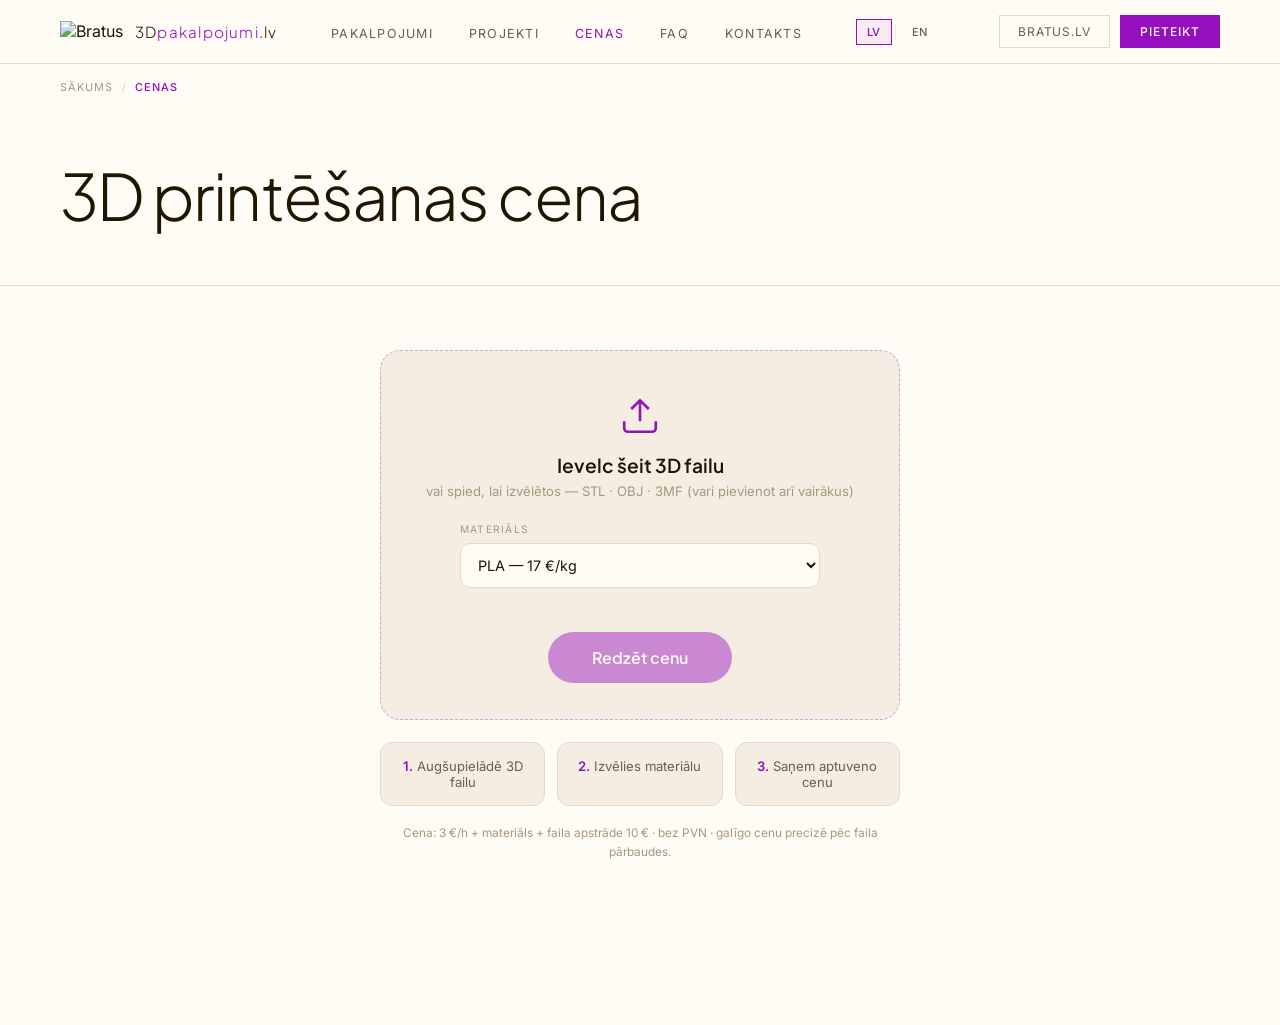
==== cenas/index.html @ 19b39294 "Kalkulatora lapa pilnā platumā, noņemti virsraksti un viss saturs zem rīka" ====
<!DOCTYPE html>
<html lang="lv">
<head>
<meta charset="UTF-8">
<meta name="viewport" content="width=device-width, initial-scale=1.0">
<title>3D Printēšanas Cena no 3€/h | 3D Pakalpojumi Latvijā</title>
<meta name="description" content="Pārskatāmas cenas bez PVN: 3D printēšana no 3€/h (min. 10€), 3D modelēšana 30€/h, prototipēšana pēc pieprasījuma.">
<meta name="author" content="SIA Bratus">
<meta name="robots" content="index, follow, max-snippet:-1, max-image-preview:large, max-video-preview:-1">
<meta name="google-site-verification" content="r5uT2gqX_KhXH3KyXcMcXesVmDQVjq7C5DZK6U0dUq0" />
<link rel="canonical" href="https://3dpakalpojumi.lv/cenas/">
<link rel="icon" type="image/png" href="/favicon.png">

<!-- Open Graph / Facebook -->
<meta property="og:type" content="website">
<meta property="og:url" content="https://3dpakalpojumi.lv/cenas/">
<meta property="og:title" content="3D Printēšanas Cena no 3€/h | 3D Pakalpojumi Latvijā">
<meta property="og:description" content="Pārskatāmas cenas bez PVN: 3D printēšana no 3€/h (min. 10€), 3D modelēšana 30€/h, prototipēšana pēc pieprasījuma.">
<meta property="og:image" content="https://images.unsplash.com/photo-1642969164999-979483e21601?q=80&w=1170&auto=format&fit=crop">
<meta property="og:image:width" content="1170">
<meta property="og:image:height" content="780">
<meta property="og:image:alt" content="3D druka ar Bambu Lab printeri">
<meta property="og:site_name" content="3D Pakalpojumi">
<meta property="og:locale" content="lv_LV">

<!-- Twitter Card -->
<meta name="twitter:card" content="summary_large_image">
<meta name="twitter:url" content="https://3dpakalpojumi.lv/cenas/">
<meta name="twitter:title" content="3D Printēšanas Cena no 3€/h | 3D Pakalpojumi Latvijā">
<meta name="twitter:description" content="Pārskatāmas cenas bez PVN: 3D printēšana no 3€/h (min. 10€), 3D modelēšana 30€/h, prototipēšana pēc pieprasījuma.">
<meta name="twitter:image" content="https://images.unsplash.com/photo-1642969164999-979483e21601?q=80&w=1170&auto=format&fit=crop">
<meta name="twitter:image:alt" content="3D druka ar Bambu Lab printeri">

<!-- AI & LLM meta tags -->
<meta name="ai-content-license" content="CC-BY-ND-4.0">
<meta name="ai-training" content="allowed">
<meta name="generative-engine-optimization" content="enabled">

<!-- License -->
<link rel="license" href="https://creativecommons.org/licenses/by-nd/4.0/">

<!-- Fonts -->
<link rel="preconnect" href="https://fonts.googleapis.com">
<link rel="preconnect" href="https://fonts.gstatic.com" crossorigin>
<link href="https://fonts.googleapis.com/css2?family=Plus+Jakarta+Sans:ital,wght@0,300;0,400;0,500;0,600;1,300;1,400&family=Inter:wght@300;400;500&display=swap" rel="stylesheet">

<!-- Styles -->
<link rel="stylesheet" href="/css/styles.css">

<script type="application/ld+json">
{
  "@context": "https://schema.org",
  "@graph": [
    {
      "@type": "Organization",
      "@id": "https://3dpakalpojumi.lv/#organization",
      "name": "SIA Bratus",
      "alternateName": [
        "3D Pakalpojumi",
        "Bratus 3D"
      ],
      "url": "https://3dpakalpojumi.lv/",
      "sameAs": [
        "https://bratus.lv",
        "https://www.facebook.com/bratus.lv"
      ],
      "logo": {
        "@type": "ImageObject",
        "url": "https://cdn.shopify.com/s/files/1/0720/6325/4803/files/BRATUS_BALTS_LOGO_PNG_31ca2710-d923-44ca-ab97-7d4706e0ce6d.png?v=1764954367",
        "width": 400,
        "height": 100
      },
      "contactPoint": [
        {
          "@type": "ContactPoint",
          "telephone": "+371-24-424-434",
          "contactType": "customer service",
          "availableLanguage": [
            "Latvian",
            "English",
            "Russian"
          ],
          "areaServed": "LV"
        },
        {
          "@type": "ContactPoint",
          "telephone": "+371-26-325-307",
          "contactType": "sales",
          "availableLanguage": [
            "Latvian",
            "English",
            "Russian"
          ],
          "areaServed": "LV"
        }
      ],
      "email": "razosana@bratus.lv",
      "address": {
        "@type": "PostalAddress",
        "streetAddress": "Pliederu iela 22",
        "addressLocality": "Ķekava",
        "addressRegion": "Ķekavas novads",
        "addressCountry": "LV",
        "postalCode": "LV-2123"
      },
      "vatID": "LV40203628316",
      "description": "Profesionāla 3D printēšana un modelēšana Latvijā ar Bambu Lab tehnoloģiju. 9+ printeri, pilna cikla risinājumi.",
      "foundingDate": "2023",
      "numberOfEmployees": {
        "@type": "QuantitativeValue",
        "value": "5",
        "unitText": "darbinieki"
      }
    },
    {
      "@type": "WebSite",
      "@id": "https://3dpakalpojumi.lv/#website",
      "url": "https://3dpakalpojumi.lv/",
      "name": "3D Printēšana, Druka & Modelēšana | 3D Pakalpojumi",
      "description": "Profesionāla 3D printēšana, 3D druka un modelēšana Latvijā. 3D printeris cenas no 3€/h. Bambu Lab printeri, PLA, PETG, ABS, TPU.",
      "publisher": {
        "@id": "https://3dpakalpojumi.lv/#organization"
      },
      "inLanguage": "lv",
      "copyrightYear": 2023,
      "dateModified": "2026-07-15",
      "potentialAction": {
        "@type": "SearchAction",
        "target": "https://3dpakalpojumi.lv/#pakalpojumi",
        "query-input": "required name=search_term"
      }
    },
    {
      "@type": "WebPage",
      "@id": "https://3dpakalpojumi.lv/cenas/#webpage",
      "url": "https://3dpakalpojumi.lv/cenas/",
      "name": "3D Printēšanas Cena no 3€/h | 3D Pakalpojumi Latvijā",
      "description": "Pārskatāmas cenas bez PVN: 3D printēšana no 3€/h (min. 10€), 3D modelēšana 30€/h, prototipēšana pēc pieprasījuma.",
      "isPartOf": {
        "@id": "https://3dpakalpojumi.lv/#website"
      },
      "about": {
        "@id": "https://3dpakalpojumi.lv/#organization"
      },
      "inLanguage": "lv",
      "author": {
        "@id": "https://3dpakalpojumi.lv/#organization"
      },
      "publisher": {
        "@id": "https://3dpakalpojumi.lv/#organization"
      }
    },
    {
      "@type": "BreadcrumbList",
      "@id": "https://3dpakalpojumi.lv/cenas/#breadcrumb",
      "itemListElement": [
        {
          "@type": "ListItem",
          "position": 1,
          "name": "Sākums",
          "item": "https://3dpakalpojumi.lv/"
        },
        {
          "@type": "ListItem",
          "position": 2,
          "name": "Cenas",
          "item": "https://3dpakalpojumi.lv/cenas/"
        }
      ]
    }
  ]
}
</script>

<!-- 3D kalkulatora importu karte -->
<script type="importmap">
{
  "imports": {
    "three": "https://cdn.jsdelivr.net/npm/three@0.160.0/build/three.module.js",
    "three/addons/": "https://cdn.jsdelivr.net/npm/three@0.160.0/examples/jsm/"
  }
}
</script>
</head>

<body>

<!-- SKIP TO CONTENT -->
<a href="#main-content" class="skip-link" id="skip-link">Pāriet uz saturu</a>

<!-- NAV -->
<nav class="nav" id="main-nav" role="navigation" aria-label="Galvenā navigācija">
  <div class="nav-logo">
    <a href="/" aria-label="3D Pakalpojumi — Sākums">
      <img src="https://cdn.shopify.com/s/files/1/0720/6325/4803/files/BRATUS_BALTS_LOGO_PNG_31ca2710-d923-44ca-ab97-7d4706e0ce6d.png?v=1764954367" alt="Bratus">
      <div class="nav-logo-text">3D<em>pakalpojumi</em>.lv</div>
    </a>
  </div>
  <ul class="nav-links" id="nav-links">
    <li><a href="/pakalpojumi/">Pakalpojumi</a></li>
    <li><a href="/projekti/">Projekti</a></li>
    <li><a href="/cenas/" class="active" aria-current="page">Cenas</a></li>
    <li><a href="/faq/">FAQ</a></li>
    <li><a href="/kontakts/">Kontakts</a></li>
  </ul>
  <div class="lang-switch" aria-label="Valodas pārslēdzējs">
    <a href="/" class="active" hreflang="lv" aria-current="page">LV</a>
    <span class="lang-switch-sep" aria-hidden="true">|</span>
    <a href="/en/" hreflang="en" lang="en">EN</a>
  </div>
  <div class="nav-cta-wrap">
    <a href="https://bratus.lv" target="_blank" class="btn-nav-ghost">bratus.lv</a>
    <a href="/kontakts/" class="btn-nav-accent">Pieteikt</a>
    <button class="mobile-menu-btn" id="mobile-menu-btn" aria-label="Izvēlne">
      <svg width="22" height="22" viewBox="0 0 24 24" fill="none" stroke="currentColor" stroke-width="2">
        <line x1="3" y1="12" x2="21" y2="12"/><line x1="3" y1="6" x2="21" y2="6"/><line x1="3" y1="18" x2="21" y2="18"/>
      </svg>
    </button>
  </div>
</nav>

<!-- MAIN CONTENT -->
<main id="main-content">

<!-- BREADCRUMB -->
<nav class="breadcrumb" aria-label="Breadcrumb">
  <ol>
    <li><a href="/">Sākums</a></li>
    <li aria-current="page">Cenas</li>
  </ol>
</nav>

<header class="page-header">
  <div class="section-max">
    <h1 class="section-title">3D printēšanas cena</h1>
  </div>
</header>

<!-- 3D CENAS KALKULATORS -->
<section class="section calc-section" id="kalkulators">
  <!-- 1. EKRĀNS: augšupielāde -->
  <div class="calc-screen calc-screen-upload is-active" id="calc-upload-screen">
    <div class="section-max">
      <div class="calc-upload">
        <div class="calc-dropzone" id="calc-dropzone" tabindex="0" role="button" aria-label="Augšupielādēt 3D failu">
          <input type="file" id="calc-file" accept=".stl,.obj,.3mf" multiple hidden>
          <svg viewBox="0 0 24 24" fill="none" stroke="currentColor" stroke-width="1.5">
            <path d="M21 15v4a2 2 0 0 1-2 2H5a2 2 0 0 1-2-2v-4"/>
            <polyline points="17 8 12 3 7 8"/>
            <line x1="12" y1="3" x2="12" y2="15"/>
          </svg>
          <p class="calc-drop-title">Ievelc šeit 3D failu</p>
          <p class="calc-drop-sub">vai spied, lai izvēlētos — STL · OBJ · 3MF (vari pievienot arī vairākus)</p>
          <div class="calc-material-pick">
            <label class="form-label" for="calc-material">Materiāls</label>
            <select id="calc-material" class="calc-select">
              <option value="pla" selected>PLA — 17 €/kg</option>
              <option value="petg">PETG — 17 €/kg</option>
              <option value="abs">ABS — 20 €/kg</option>
              <option value="tpu">TPU — 20 €/kg</option>
              <option value="pc">PC — 20 €/kg</option>
              <option value="nylon">Nylon (PA) — 20 €/kg</option>
              <option value="cf">Carbon Fiber — 20 €/kg</option>
            </select>
          </div>
          <div class="calc-upload-status" id="calc-upload-status" role="status" aria-live="polite"></div>
          <button class="calc-btn-primary" id="calc-see-price" type="button" disabled>Redzēt cenu</button>
        </div>

        <div class="calc-upload-info">
          <div class="calc-info-item"><strong>1.</strong> Augšupielādē 3D failu</div>
          <div class="calc-info-item"><strong>2.</strong> Izvēlies materiālu</div>
          <div class="calc-info-item"><strong>3.</strong> Saņem aptuveno cenu</div>
        </div>
        <p class="calc-note-min">Cena: 3 €/h + materiāls + faila apstrāde 10 € · bez PVN · galīgo cenu precizē pēc faila pārbaudes.</p>
      </div>
    </div>
  </div>

  <!-- 2. EKRĀNS: darbalauks -->
  <div class="calc-screen calc-workspace" id="calc-workspace-screen">
    <div class="calc-workspace-grid">
      <aside class="calc-parts-panel" aria-label="Detaļu saraksts">
        <div class="calc-panel-head">
          <h3>Detaļas</h3>
          <button class="calc-add-btn" id="calc-add-part" type="button">+ Pievienot</button>
          <input type="file" id="calc-file-more" accept=".stl,.obj,.3mf" multiple hidden>
        </div>
        <ul class="calc-parts-list" id="calc-parts-list"></ul>
      </aside>

      <div class="calc-viewer-col">
        <div class="calc-viewer" id="calc-viewer" aria-label="3D modeļa vizualizācija">
          <div class="calc-viewer-hint" id="calc-viewer-hint">Modelis parādīsies šeit</div>
        </div>
      </div>

      <aside class="calc-controls-panel" aria-label="Detaļas iestatījumi">
        <div class="calc-control-group">
          <label class="form-label" for="calc-qty">Daudzums</label>
          <div class="calc-qty">
            <button type="button" id="calc-qty-minus" aria-label="Samazināt daudzumu">−</button>
            <input type="number" id="calc-qty" value="1" min="1" max="999">
            <button type="button" id="calc-qty-plus" aria-label="Palielināt daudzumu">+</button>
          </div>
        </div>
        <div class="calc-control-group">
          <label class="form-label" for="calc-color">Krāsa</label>
          <div class="calc-color-row">
            <input type="color" id="calc-color" value="#940fbd" aria-label="Detaļas krāsa">
            <span class="calc-color-hex" id="calc-color-hex">#940FBD</span>
          </div>
        </div>
        <div class="calc-control-group">
          <label class="form-label" for="calc-material-ws">Materiāls</label>
          <select id="calc-material-ws" class="calc-select">
            <option value="pla" selected>PLA — 17 €/kg</option>
            <option value="petg">PETG — 17 €/kg</option>
            <option value="abs">ABS — 20 €/kg</option>
            <option value="tpu">TPU — 20 €/kg</option>
            <option value="pc">PC — 20 €/kg</option>
            <option value="nylon">Nylon (PA) — 20 €/kg</option>
            <option value="cf">Carbon Fiber — 20 €/kg</option>
          </select>
        </div>
        <div class="calc-part-summary" id="calc-part-summary"></div>
      </aside>
    </div>

    <div class="calc-price-bar">
      <button class="calc-btn-ghost" id="calc-back" type="button">← Atpakaļ</button>
      <div class="calc-price-total">
        <span>Kopā · bez PVN</span>
        <strong id="calc-total">0.00 €</strong>
      </div>
    </div>
  </div>
</section>

</main>

<script type="module" src="/js/calculator.js"></script>
<script defer src="/js/main.js"></script>
</body>
</html>
---- css/styles.css ----
/* ── RESET & ROOT ── */
*, *::before, *::after { box-sizing: border-box; margin: 0; padding: 0; }
html { scroll-behavior: smooth; }
body {
  font-family: 'Inter', sans-serif;
  background: #fffbf5;
  color: #1f1501;
  overflow-x: hidden;
  -webkit-font-smoothing: antialiased;
  -moz-osx-font-smoothing: grayscale;
}
/* Skip link */
.skip-link {
  position: absolute; top: -100px; left: 16px;
  background: var(--accent, #940fbd); color: #fff;
  padding: 12px 20px; z-index: 9999;
  font-size: 0.82rem; font-weight: 500;
  text-decoration: none;
  transition: top 0.2s;
}
.skip-link:focus { top: 8px; }
a { text-decoration: none; color: inherit; }
img { display: block; }
ul { list-style: none; }

:root {
  --bg:      #fffbf5;
  --ink:     #1f1501;
  --ink2:    #6b5e4e;
  --ink3:    #a8977e;
  --accent:  #940fbd;
  --border:  #e4d9cc;
  --surface: #f5ede2;
  --max:     1200px;
  --ease:    cubic-bezier(.22,1,.36,1);
  --gutter:  clamp(20px, 5vw, 72px);
}

/* ── NAV ── */
.nav {
  position: fixed; top: 0; left: 0; right: 0; z-index: 300;
  height: 64px;
  display: flex; align-items: center; justify-content: space-between;
  padding: 0 clamp(20px, 5vw, 60px);
  background: rgba(255,251,245,0.88);
  backdrop-filter: blur(20px);
  border-bottom: 1px solid var(--border);
  transition: background 0.3s;
}
.nav.over-hero {
  background: rgba(15,10,5,0.35);
  border-bottom-color: rgba(255,255,255,0.1);
}
.nav-logo {
  display: flex; align-items: center; gap: 12px;
  flex-shrink: 0;
}
.nav-logo img { height: 22px; width: auto; }
.nav-logo-text {
  font-family: 'Plus Jakarta Sans', sans-serif;
  font-weight: 300;
  font-size: 0.95rem;
  letter-spacing: 0.08em;
  color: var(--ink);
}
.nav.over-hero .nav-logo-text { color: #fff; }
.nav-logo-text em {
  font-style: normal;
  color: var(--accent);
}
.nav-links {
  display: flex; align-items: center; gap: 36px;
}
.nav-links a {
  font-size: 0.78rem;
  letter-spacing: 0.1em;
  text-transform: uppercase;
  color: var(--ink2);
  transition: color 0.2s;
  font-weight: 400;
}
.nav.over-hero .nav-links a { color: rgba(255,255,255,0.65); }
.nav-links a:hover { color: var(--ink); }
.nav.over-hero .nav-links a:hover { color: #fff; }
.nav-cta-wrap {
  display: flex; align-items: center; gap: 10px; flex-shrink: 0;
}
.btn-nav-ghost {
  padding: 8px 18px;
  font-size: 0.75rem;
  letter-spacing: 0.08em;
  text-transform: uppercase;
  border: 1px solid var(--border);
  color: var(--ink2);
  transition: all 0.2s;
  font-weight: 400;
}
.nav.over-hero .btn-nav-ghost {
  border-color: rgba(255,255,255,0.25);
  color: rgba(255,255,255,0.65);
}
.btn-nav-ghost:hover { border-color: var(--ink); color: var(--ink); }
.btn-nav-accent {
  padding: 9px 20px;
  font-size: 0.75rem;
  letter-spacing: 0.08em;
  text-transform: uppercase;
  background: var(--accent);
  color: #fff;
  font-weight: 500;
  transition: all 0.2s;
}
.btn-nav-accent:hover { background: #7a0c9e; }
.mobile-menu-btn {
  display: none;
  background: none; border: none;
  cursor: pointer; padding: 4px;
  color: var(--ink);
}
.nav.over-hero .mobile-menu-btn { color: #fff; }

/* ── LANG SWITCHER ── */
.lang-switch {
  display: flex; align-items: center; gap: 2px;
  flex-shrink: 0; font-size: 0.7rem;
  letter-spacing: 0.06em; font-weight: 500;
  margin-right: 6px;
}
.lang-switch a {
  padding: 5px 10px; color: var(--ink2);
  transition: all 0.2s; text-transform: uppercase;
  border: 1px solid transparent;
}
.lang-switch a:hover { color: var(--ink); }
.nav.over-hero .lang-switch a { color: rgba(255,255,255,0.45); }
.nav.over-hero .lang-switch a:hover { color: #fff; }
.lang-switch a.active {
  color: var(--accent); border-color: var(--accent);
  background: rgba(148,15,189,0.06);
}
.nav.over-hero .lang-switch a.active {
  color: var(--accent); border-color: var(--accent);
  background: rgba(148,15,189,0.25);
}
.lang-switch-sep {
  color: var(--border); font-weight: 300;
  user-select: none;
}
.nav.over-hero .lang-switch-sep { color: rgba(255,255,255,0.18); }

@media (max-width: 860px) {
  .mobile-menu-btn { display: flex; align-items: center; justify-content: center; }
  .nav-links {
    position: absolute; top: 64px; left: 0; right: 0;
    background: var(--bg);
    flex-direction: column; gap: 0;
    max-height: 0; overflow: hidden;
    transition: max-height 0.4s var(--ease);
    border-bottom: 0 solid var(--border);
  }
  .nav-links.open { max-height: 280px; border-bottom-width: 1px; }
  .nav-links a { display: block; padding: 14px 24px; font-size: 0.85rem; }
  .btn-nav-ghost { display: none; }
}
@media (max-width: 520px) {
  .nav { height: 56px; }
  .nav-links { top: 56px; }
}

/* ── BREADCRUMB ── */
.breadcrumb {
  position: relative; z-index: 200;
  padding: 80px clamp(20px, 5vw, 60px) 12px;
  background: var(--bg);
}
.breadcrumb ol {
  display: flex; align-items: center; gap: 8px;
  list-style: none; max-width: var(--max); margin: 0 auto;
}
.breadcrumb li {
  font-size: 0.68rem; letter-spacing: 0.1em;
  text-transform: uppercase; color: var(--ink3);
  font-weight: 400;
}
.breadcrumb li:not(:last-child)::after {
  content: '/'; margin-left: 8px; color: var(--ink3); opacity: 0.4;
}
.breadcrumb a { color: var(--ink3); transition: color 0.2s; }
.breadcrumb a:hover { color: var(--ink); }
.breadcrumb [aria-current="page"] { color: var(--accent); font-weight: 500; }
@media (max-width: 860px) {
  .breadcrumb { padding-top: 72px; }
}

/* ── HERO ── */
.hero {
  min-height: 100vh;
  position: relative;
  display: flex; flex-direction: column;
  align-items: flex-start; justify-content: flex-end;
  padding: 0 clamp(20px, 6vw, 72px) clamp(60px, 8vw, 100px);
  overflow: hidden;
}
@media (max-width: 860px) {
  .hero {
    min-height: 100svh;
    justify-content: center;
    padding-top: 80px;
    padding-bottom: clamp(40px, 8vw, 70px);
  }
  .hero-scroll { display: none; }
}
.hero-bg {
  position: absolute; inset: 0; z-index: 0;
  background-image: url('https://images.unsplash.com/photo-1642969164999-979483e21601?q=80&w=1170&auto=format&fit=crop');
  background-size: cover;
  background-position: center 40%;
}
.hero-overlay {
  position: absolute; inset: 0; z-index: 1;
  background: linear-gradient(
    160deg,
    rgba(12,7,3,0.72) 0%,
    rgba(15,8,4,0.55) 50%,
    rgba(20,10,5,0.75) 100%
  );
}
.hero-inner {
  position: relative; z-index: 2;
  max-width: 740px;
}
.hero-eyebrow {
  display: inline-flex; align-items: center; gap: 10px;
  margin-bottom: 28px;
  font-size: 0.7rem;
  letter-spacing: 0.2em;
  text-transform: uppercase;
  color: rgba(255,255,255,0.45);
  font-weight: 400;
}
.hero-eyebrow-line {
  display: inline-block;
  width: 28px; height: 1px;
  background: var(--accent);
  opacity: 0.8;
}
.hero-pulse {
  display: inline-flex; align-items: center; gap: 7px;
  font-size: 0.68rem; letter-spacing: 0.15em; text-transform: uppercase;
  color: rgba(255,255,255,0.5);
}
.pulse-dot {
  width: 6px; height: 6px; border-radius: 50%;
  background: var(--accent);
  box-shadow: 0 0 10px rgba(148,15,189,0.8);
  animation: pulse 2s ease infinite;
}
@keyframes pulse { 0%,100%{opacity:1;transform:scale(1)} 50%{opacity:.5;transform:scale(.85)} }

.hero-h1 {
  font-family: 'Plus Jakarta Sans', sans-serif;
  font-size: clamp(3rem, 7.5vw, 6.8rem);
  font-weight: 300;
  line-height: 1.0;
  letter-spacing: -0.03em;
  color: #fff;
  margin-bottom: 24px;
}
.hero-h1 em {
  font-style: italic;
  font-weight: 300;
  color: rgba(255,255,255,0.55);
}
.hero-h1 strong {
  font-weight: 600;
  color: #fff;
}
.hero-sub {
  font-size: clamp(0.88rem, 1.5vw, 1rem);
  color: rgba(255,255,255,0.5);
  line-height: 1.75;
  font-weight: 300;
  max-width: 440px;
  margin-bottom: 40px;
  letter-spacing: 0.01em;
}
.hero-btns {
  display: flex; gap: 14px; flex-wrap: wrap;
}
.btn-hero-primary {
  display: inline-flex; align-items: center; gap: 10px;
  padding: 14px 30px;
  background: var(--accent);
  color: #fff;
  font-size: 0.78rem;
  letter-spacing: 0.12em;
  text-transform: uppercase;
  font-weight: 500;
  transition: all 0.25s var(--ease);
}
.btn-hero-primary:hover { background: #7a0c9e; transform: translateY(-2px); }
.btn-hero-ghost {
  display: inline-flex; align-items: center; gap: 10px;
  padding: 14px 30px;
  border: 1px solid rgba(255,255,255,0.2);
  color: rgba(255,255,255,0.65);
  font-size: 0.78rem;
  letter-spacing: 0.12em;
  text-transform: uppercase;
  font-weight: 400;
  transition: all 0.25s var(--ease);
}
.btn-hero-ghost:hover { border-color: rgba(255,255,255,0.5); color: #fff; }
.hero-scroll {
  position: absolute; bottom: 36px; right: clamp(20px,6vw,72px);
  z-index: 2;
  display: flex; flex-direction: column; align-items: center; gap: 8px;
  writing-mode: vertical-lr;
  font-size: 0.62rem;
  letter-spacing: 0.18em;
  text-transform: uppercase;
  color: rgba(255,255,255,0.25);
}
.hero-scroll-line {
  width: 1px; height: 48px;
  background: linear-gradient(to bottom, var(--accent), transparent);
  animation: scrollAnim 2s ease infinite;
}
@keyframes scrollAnim { 0%,100%{transform:scaleY(0);transform-origin:top;opacity:0} 50%{transform:scaleY(1);opacity:1} }
@media (max-width: 520px) {
  .hero-btns { flex-direction: column; }
  .btn-hero-primary, .btn-hero-ghost { justify-content: center; }
  .btn-hero-ghost .hero-ext-arrow { display: none; }
}

/* ── STATS BAR ── */
.stats-bar {
  border-bottom: 1px solid var(--border);
  background: var(--bg);
}
.stats-inner {
  max-width: var(--max);
  margin: 0 auto;
  display: grid;
  grid-template-columns: repeat(4, 1fr);
}
.stat-item {
  padding: 32px 24px;
  border-right: 1px solid var(--border);
  text-align: left;
}
.stat-item:last-child { border-right: none; }
.stat-num {
  font-family: 'Plus Jakarta Sans', sans-serif;
  font-size: clamp(1.8rem, 3.5vw, 3rem);
  font-weight: 300;
  letter-spacing: -0.04em;
  color: var(--ink);
  line-height: 1;
  margin-bottom: 6px;
}
.stat-num em { font-style: normal; color: var(--accent); }
.stat-label {
  font-size: 0.72rem;
  letter-spacing: 0.1em;
  text-transform: uppercase;
  color: var(--ink3);
  font-weight: 400;
}
@media (max-width: 600px) {
  .stats-inner { grid-template-columns: repeat(2, 1fr); }
  .stat-item { border-right: none; border-bottom: 1px solid var(--border); }
  .stat-item:nth-child(odd) { border-right: 1px solid var(--border); }
  .stat-item:last-child, .stat-item:nth-last-child(2):nth-child(odd) { border-bottom: none; }
}

/* ── MARQUEE ── */
.marquee-wrap {
  overflow: hidden;
  border-bottom: 1px solid var(--border);
  background: var(--surface);
  padding: 0;
}
.marquee-track {
  display: flex;
  animation: marquee 28s linear infinite;
  width: max-content;
}
.marquee-item {
  display: flex; align-items: center; gap: 20px;
  padding: 14px 32px;
  font-size: 0.68rem;
  letter-spacing: 0.2em;
  text-transform: uppercase;
  color: var(--ink3);
  white-space: nowrap;
  font-weight: 400;
  font-family: 'Inter', sans-serif;
}
.marquee-sep {
  width: 3px; height: 3px;
  border-radius: 50%;
  background: var(--accent);
  opacity: 0.5;
  flex-shrink: 0;
}
@keyframes marquee { from{transform:translateX(0)} to{transform:translateX(-50%)} }

/* ── SECTION BASE ── */
.section {
  padding: clamp(56px, 9vw, 120px) clamp(20px, 5vw, 60px);
  position: relative;
}
@media (max-width: 860px) {
  .section { padding-top: 48px; padding-bottom: 48px; }
}
.section-max { max-width: var(--max); margin: 0 auto; }
.eyebrow {
  display: inline-flex; align-items: center; gap: 12px;
  font-size: 0.68rem;
  letter-spacing: 0.2em;
  text-transform: uppercase;
  color: var(--ink3);
  font-weight: 400;
  margin-bottom: 20px;
}
.eyebrow::before {
  content: '';
  display: block;
  width: 20px; height: 1px;
  background: var(--accent);
}
.section-title {
  font-family: 'Plus Jakarta Sans', sans-serif;
  font-size: clamp(2.2rem, 5vw, 4rem);
  font-weight: 300;
  letter-spacing: -0.03em;
  line-height: 1.05;
  color: var(--ink);
  margin-bottom: 16px;
}
.section-title strong { font-weight: 600; }
.section-title em {
  font-style: italic;
  font-weight: 300;
  color: var(--ink2);
}
.section-title .accent { color: var(--accent); }
.section-sub {
  font-size: 0.95rem;
  color: var(--ink2);
  line-height: 1.75;
  max-width: 460px;
  font-weight: 300;
}

/* ── FEATURES ── */
.feat-rows { margin-top: 64px; }
@media (max-width: 860px) {
  .feat-rows { margin-top: 36px; }
}
.feat-row {
  display: grid;
  grid-template-columns: 1fr 1fr;
  gap: 72px;
  align-items: center;
  padding: 64px 0;
  border-top: 1px solid var(--border);
}
.feat-row:last-child { border-bottom: 1px solid var(--border); }
.feat-row.flip { direction: rtl; }
.feat-row.flip > * { direction: ltr; }
.feat-text .eyebrow { margin-bottom: 18px; }
.feat-text h3 {
  font-family: 'Plus Jakarta Sans', sans-serif;
  font-size: clamp(1.6rem, 3vw, 2.4rem);
  font-weight: 300;
  letter-spacing: -0.025em;
  line-height: 1.1;
  color: var(--ink);
  margin-bottom: 14px;
}
.feat-text h3 strong { font-weight: 600; }
.feat-text p {
  font-size: 0.93rem;
  color: var(--ink2);
  line-height: 1.8;
  margin-bottom: 28px;
  font-weight: 300;
  max-width: 400px;
}
.feat-list { display: flex; flex-direction: column; gap: 12px; }
.feat-list li {
  display: flex; align-items: flex-start; gap: 14px;
  font-size: 0.88rem;
  color: var(--ink);
  font-weight: 400;
  line-height: 1.55;
}
.feat-check {
  flex-shrink: 0;
  margin-top: 3px;
  width: 16px; height: 16px;
  border: 1px solid var(--accent);
  display: flex; align-items: center; justify-content: center;
}
.feat-check svg { width: 9px; height: 9px; color: var(--accent); }
.feat-visual {
  position: relative;
  overflow: hidden;
  aspect-ratio: 4/3;
}
.feat-visual img {
  width: 100%; height: 100%;
  object-fit: cover;
  display: block;
  transition: transform 0.8s var(--ease);
  filter: brightness(0.95) saturate(0.9);
}
.feat-visual:hover img { transform: scale(1.03); }
.feat-chip {
  position: absolute; bottom: 20px; left: 20px;
  background: rgba(255,251,245,0.92);
  backdrop-filter: blur(12px);
  border: 1px solid var(--border);
  padding: 10px 16px;
  display: flex; align-items: center; gap: 9px;
}
.feat-chip-pulse {
  width: 6px; height: 6px; border-radius: 50%;
  background: var(--accent);
  box-shadow: 0 0 8px rgba(148,15,189,0.6);
  animation: pulse 2s ease infinite;
  flex-shrink: 0;
}
.feat-chip-txt {
  font-size: 0.68rem;
  letter-spacing: 0.12em;
  text-transform: uppercase;
  color: var(--ink2);
  font-weight: 400;
}

@media (max-width: 860px) {
  .feat-row, .feat-row.flip {
    grid-template-columns: 1fr;
    direction: ltr;
    gap: 36px;
    padding: 48px 0;
  }
  .feat-text p { max-width: 100%; }
}

/* ── PROJECTS ── */
.projects-section { background: var(--surface); }
.projects-grid {
  display: grid;
  grid-template-columns: repeat(3, 1fr);
  gap: 2px;
  margin-top: 48px;
}
@media (max-width: 860px) {
  .projects-grid { margin-top: 28px; }
}
.proj-card {
  position: relative;
  overflow: hidden;
  aspect-ratio: 3/4;
  cursor: pointer;
}
.proj-card img {
  width: 100%; height: 100%;
  object-fit: cover;
  display: block;
  transition: transform 0.7s var(--ease), filter 0.5s;
  filter: brightness(0.75) saturate(0.85);
}
.proj-card:hover img {
  transform: scale(1.05);
  filter: brightness(0.35) saturate(0.6);
}
.proj-always {
  position: absolute; bottom: 0; left: 0; right: 0;
  padding: 20px 20px 18px;
  background: linear-gradient(to top, rgba(15,7,3,0.88) 0%, transparent 100%);
}
.proj-cat {
  font-size: 0.6rem;
  letter-spacing: 0.2em;
  text-transform: uppercase;
  color: rgba(255,255,255,0.45);
  margin-bottom: 5px;
  font-weight: 400;
}
.proj-name {
  font-family: 'Plus Jakarta Sans', sans-serif;
  font-size: 1.3rem;
  font-weight: 300;
  line-height: 1.1;
  letter-spacing: -0.02em;
  color: #fff;
}
.proj-hover {
  position: absolute; inset: 0;
  display: flex; flex-direction: column; justify-content: flex-end;
  padding: 24px 20px;
  opacity: 0;
  transition: opacity 0.45s var(--ease);
  background: linear-gradient(to top, rgba(15,7,3,0.95) 40%, transparent 100%);
}
.proj-card:hover .proj-hover { opacity: 1; }
.proj-hover .proj-cat { margin-bottom: 5px; color: rgba(255,255,255,.5); }
.proj-hover .proj-name { margin-bottom: 10px; }
.proj-desc {
  font-size: 0.82rem;
  color: rgba(255,255,255,0.5);
  line-height: 1.6;
  font-weight: 300;
}
.proj-read-more {
  display: inline-flex; align-items: center; gap: 7px;
  margin-top: 14px;
  font-size: 0.68rem;
  letter-spacing: 0.14em;
  text-transform: uppercase;
  color: var(--accent);
  font-weight: 500;
}

/* Modal */
.proj-modal-overlay {
  position: fixed; inset: 0; z-index: 500;
  background: rgba(20,10,5,0.75);
  backdrop-filter: blur(16px);
  display: flex; align-items: center; justify-content: center;
  padding: 24px;
  opacity: 0; pointer-events: none;
  transition: opacity 0.3s ease;
}
.proj-modal-overlay.open { opacity: 1; pointer-events: auto; }
.proj-modal {
  background: var(--bg);
  border: 1px solid var(--border);
  max-width: 680px; width: 100%;
  max-height: 88vh; overflow-y: auto;
  position: relative;
  transform: translateY(24px);
  transition: transform 0.35s var(--ease);
}
.proj-modal-overlay.open .proj-modal { transform: translateY(0); }
.proj-modal img {
  width: 100%; height: 320px;
  object-fit: cover; display: block;
}
.proj-modal-body { padding: 28px 32px 36px; }
.proj-modal-cat {
  font-size: 0.65rem; letter-spacing: 0.18em;
  text-transform: uppercase; color: var(--ink3);
  margin-bottom: 10px; font-weight: 400;
}
.proj-modal-title {
  font-family: 'Plus Jakarta Sans', sans-serif;
  font-size: clamp(1.5rem, 3.5vw, 2rem);
  font-weight: 300; letter-spacing: -0.025em;
  color: var(--ink); margin-bottom: 14px; line-height: 1.1;
}
.proj-modal-desc { font-size: 0.93rem; color: var(--ink2); line-height: 1.75; font-weight: 300; }
.proj-modal-close {
  position: absolute; top: 16px; right: 16px;
  width: 36px; height: 36px;
  background: rgba(255,251,245,0.9);
  border: 1px solid var(--border);
  display: flex; align-items: center; justify-content: center;
  cursor: pointer; transition: all 0.2s;
}
.proj-modal-close:hover { border-color: var(--accent); }
.proj-modal-close svg { width: 14px; height: 14px; color: var(--ink); }

@media (max-width: 860px) { .projects-grid { grid-template-columns: repeat(2,1fr); } }
@media (max-width: 520px) {
  .projects-grid { grid-template-columns: 1fr; }
  .proj-modal img { height: 220px; }
  .proj-modal-body { padding: 20px; }
}

/* ── PRICING ── */
.pricing-section { background: var(--bg); }
.pricing-header { margin-bottom: 56px; }
.pricing-header .section-sub { max-width: 440px; }
@media (max-width: 860px) {
  .pricing-header { margin-bottom: 32px; }
}
.pricing-grid {
  display: grid;
  grid-template-columns: repeat(3,1fr);
  border: 1px solid var(--border);
}
.price-card {
  padding: 36px 30px 40px;
  border-right: 1px solid var(--border);
  position: relative;
  transition: background 0.25s;
}
.price-card:last-child { border-right: none; }
.price-card:hover { background: var(--surface); }
.price-card.hot {
  background: var(--ink);
  color: rgba(255,255,255,0.9);
}
.price-card.hot:hover { background: #2e1f0a; }
.price-icon {
  width: 36px; height: 36px;
  border: 1px solid var(--border);
  display: flex; align-items: center; justify-content: center;
  margin-bottom: 20px;
}
.price-card.hot .price-icon { border-color: rgba(255,255,255,0.15); }
.price-icon svg { width: 16px; height: 16px; color: var(--accent); }
.price-name {
  font-family: 'Plus Jakarta Sans', sans-serif;
  font-size: 1.05rem;
  font-weight: 500;
  letter-spacing: -0.01em;
  margin-bottom: 8px;
  color: var(--ink);
}
.price-card.hot .price-name { color: #fff; }
.price-desc {
  font-size: 0.82rem;
  color: var(--ink2);
  line-height: 1.65;
  margin-bottom: 28px;
  font-weight: 300;
  min-height: 52px;
}
.price-card.hot .price-desc { color: rgba(255,255,255,0.5); }
.price-divider { border: none; border-top: 1px solid var(--border); margin-bottom: 24px; }
.price-card.hot .price-divider { border-color: rgba(255,255,255,0.1); }
.price-val {
  font-family: 'Plus Jakarta Sans', sans-serif;
  font-size: 3.2rem;
  font-weight: 300;
  letter-spacing: -0.04em;
  color: var(--ink);
  line-height: 1;
  margin-bottom: 4px;
}
.price-card.hot .price-val { color: #fff; }
.price-val em { font-style: normal; color: var(--accent); }
.price-val.custom-val {
  font-size: 1.1rem;
  letter-spacing: -0.01em;
  padding-top: 8px;
  color: var(--ink2);
}
.price-card.hot .price-val.custom-val { color: rgba(255,255,255,0.5); }
.price-per {
  font-size: 0.68rem;
  letter-spacing: 0.1em;
  text-transform: uppercase;
  color: var(--ink3);
  margin-bottom: 28px;
  font-weight: 400;
}
.price-card.hot .price-per { color: rgba(255,255,255,0.3); }
.price-feats { display: flex; flex-direction: column; gap: 10px; margin-bottom: 32px; flex-grow: 1; }
.price-feats li {
  display: flex; align-items: center; gap: 10px;
  font-size: 0.85rem; color: var(--ink);
  font-weight: 400;
}
.price-card.hot .price-feats li { color: rgba(255,255,255,0.75); }
.price-feats li svg { width: 13px; height: 13px; color: var(--accent); flex-shrink: 0; }
.btn-price {
  display: block; width: 100%; text-align: center;
  padding: 13px 20px;
  font-size: 0.72rem;
  letter-spacing: 0.12em;
  text-transform: uppercase;
  font-weight: 500;
  transition: all 0.2s;
  border: 1px solid var(--border);
  color: var(--ink);
  margin-top: auto;
}
.btn-price:hover { border-color: var(--ink); }
.price-card.hot .btn-price {
  background: var(--accent);
  border-color: var(--accent);
  color: #fff;
}
.price-card.hot .btn-price:hover { background: #7a0c9e; border-color: #7a0c9e; }

@media (max-width: 860px) {
  .pricing-grid { grid-template-columns: 1fr; }
  .price-card { border-right: none; border-bottom: 1px solid var(--border); }
  .price-card:last-child { border-bottom: none; }
}

/* ── CONTACT ── */
.contact-section { background: var(--surface); }
.contact-inner {
  display: grid;
  grid-template-columns: 1fr 1.4fr;
  gap: 80px;
  align-items: start;
}
.contact-left { position: sticky; top: 88px; }
.contact-left h2 {
  font-family: 'Plus Jakarta Sans', sans-serif;
  font-size: clamp(2rem, 4vw, 3.2rem);
  font-weight: 300;
  letter-spacing: -0.03em;
  line-height: 1.05;
  color: var(--ink);
  margin-bottom: 14px;
}
.contact-left h2 em { font-style: italic; color: var(--accent); }
.contact-left p {
  font-size: 0.93rem;
  color: var(--ink2);
  line-height: 1.8;
  font-weight: 300;
  margin-bottom: 36px;
}
.contact-meta { display: flex; flex-direction: column; gap: 8px; }
.cmeta {
  display: flex; align-items: center; gap: 14px;
  padding: 14px 18px;
  background: var(--bg);
  border: 1px solid var(--border);
  transition: border-color 0.2s;
}
.cmeta:hover { border-color: var(--accent); }
.cmeta-ico {
  width: 32px; height: 32px;
  border: 1px solid var(--border);
  display: flex; align-items: center; justify-content: center;
  flex-shrink: 0;
}
.cmeta-ico svg { width: 13px; height: 13px; color: var(--accent); }
.cmeta-label {
  font-size: 0.6rem;
  letter-spacing: 0.14em;
  text-transform: uppercase;
  color: var(--ink3);
  margin-bottom: 2px;
  font-weight: 400;
}
.cmeta-val { font-size: 0.85rem; font-weight: 400; color: var(--ink); }
.form-box {
  background: var(--bg);
  border: 1px solid var(--border);
  padding: 40px 40px 44px;
}
.form-status {
  display: none; align-items: center; gap: 10px;
  padding: 13px 16px;
  font-size: 0.8rem; margin-bottom: 24px;
}
.form-status.ok { display: flex; background: rgba(34,197,94,0.06); border: 1px solid rgba(34,197,94,0.25); color: #166534; }
.form-status.err { display: flex; background: rgba(239,68,68,0.06); border: 1px solid rgba(239,68,68,0.2); color: #991b1b; }
.form-step-label {
  display: block;
  font-size: 0.64rem;
  letter-spacing: 0.16em;
  text-transform: uppercase;
  color: var(--accent);
  font-weight: 500;
  margin-bottom: 12px;
}
.fg { margin-bottom: 20px; }
.form-label {
  display: block;
  font-size: 0.64rem;
  letter-spacing: 0.12em;
  text-transform: uppercase;
  color: var(--ink3);
  font-weight: 400;
  margin-bottom: 8px;
}
.f2 { display: grid; grid-template-columns: 1fr 1fr; gap: 14px; }
.finput, .ftextarea {
  width: 100%;
  background: transparent;
  border: 1px solid var(--border);
  color: var(--ink);
  font-family: 'Inter', sans-serif;
  font-size: 0.9rem;
  padding: 12px 15px;
  outline: none;
  transition: border-color 0.2s, box-shadow 0.2s;
  font-weight: 300;
}
.finput:focus, .ftextarea:focus {
  border-color: var(--accent);
  box-shadow: 0 0 0 3px rgba(148,15,189,0.06);
}
.finput::placeholder, .ftextarea::placeholder { color: var(--ink3); }
.ftextarea { resize: vertical; min-height: 110px; }
.pill-row { display: flex; flex-wrap: wrap; gap: 6px; }
.pill-row input[type="radio"] { display: none; }
.pill-row label {
  padding: 6px 14px;
  border: 1px solid var(--border);
  font-size: 0.75rem;
  letter-spacing: 0.06em;
  color: var(--ink2);
  cursor: pointer;
  transition: all 0.18s;
  font-weight: 400;
  display: flex; align-items: center; gap: 6px;
}
.pill-row label:hover { border-color: var(--ink2); color: var(--ink); }
.pill-row input:checked + label {
  border-color: var(--accent);
  color: var(--accent);
  background: rgba(148,15,189,0.04);
}
.color-dot {
  width: 8px; height: 8px; border-radius: 50%;
  border: 1px solid rgba(0,0,0,0.12); display: inline-block;
}
.form-sep { border: none; border-top: 1px solid var(--border); margin: 24px 0; }
.btn-submit {
  width: 100%; display: flex; align-items: center; justify-content: center;
  gap: 10px; padding: 16px 24px;
  background: var(--ink); border: none;
  font-size: 0.75rem;
  letter-spacing: 0.14em;
  text-transform: uppercase;
  font-weight: 500;
  color: var(--bg);
  cursor: pointer;
  font-family: 'Inter', sans-serif;
  transition: all 0.25s var(--ease);
}
.btn-submit:hover { background: var(--accent); }
.btn-submit svg { width: 14px; height: 14px; }

@media (max-width: 860px) {
  .contact-inner { grid-template-columns: 1fr; gap: 48px; }
  .contact-left { position: static; }
  .f2 { grid-template-columns: 1fr; }
  .form-box { padding: 28px 24px 32px; }
}

/* ── CTA BAND ── */
.cta-band {
  background: var(--ink);
  padding: 80px clamp(20px, 5vw, 60px);
  text-align: center;
  position: relative; overflow: hidden;
}
.cta-band::before {
  content: '';
  position: absolute; top: 0; left: 0; right: 0;
  height: 1px;
  background: linear-gradient(90deg, transparent, rgba(148,15,189,0.5), transparent);
}
.cta-band h2 {
  font-family: 'Plus Jakarta Sans', sans-serif;
  font-size: clamp(2rem, 4.5vw, 3.5rem);
  font-weight: 300;
  letter-spacing: -0.03em;
  color: #fff;
  margin-bottom: 12px;
}
.cta-band h2 em { font-style: italic; color: rgba(255,255,255,0.35); }
.cta-band h2 strong { font-weight: 600; color: #fff; }
.cta-band p {
  font-size: 0.93rem;
  color: rgba(255,255,255,0.4);
  font-weight: 300;
  margin-bottom: 36px;
  max-width: 420px;
  margin-left: auto; margin-right: auto;
  line-height: 1.75;
}
.cta-band-btns {
  display: flex; gap: 12px;
  justify-content: center; flex-wrap: wrap;
}
.btn-cta-primary {
  display: inline-flex; align-items: center; gap: 10px;
  padding: 14px 30px;
  background: var(--accent); color: #fff;
  font-size: 0.75rem; letter-spacing: 0.12em;
  text-transform: uppercase; font-weight: 500;
  transition: all 0.2s;
}
.btn-cta-primary:hover { background: #7a0c9e; }
.btn-cta-ghost {
  display: inline-flex; align-items: center; gap: 10px;
  padding: 14px 30px;
  border: 1px solid rgba(255,255,255,0.15);
  color: rgba(255,255,255,0.55);
  font-size: 0.75rem; letter-spacing: 0.12em;
  text-transform: uppercase; font-weight: 400;
  transition: all 0.2s;
}
.btn-cta-ghost:hover { border-color: rgba(255,255,255,0.35); color: #fff; }

/* ── FAQ ── */
.faq-section { background: var(--bg); }
.faq-list {
  max-width: 780px;
  margin-top: 48px;
}
.faq-item {
  border-top: 1px solid var(--border);
  padding: 28px 0;
}
.faq-item:last-child { border-bottom: 1px solid var(--border); }
.faq-item dt {
  font-family: 'Plus Jakarta Sans', sans-serif;
  font-size: 1.05rem;
  font-weight: 500;
  letter-spacing: -0.01em;
  color: var(--ink);
  cursor: pointer;
  display: flex;
  align-items: center;
  gap: 16px;
  line-height: 1.35;
}
.faq-item dt::after {
  content: '+';
  font-size: 1.4rem;
  font-weight: 300;
  color: var(--accent);
  margin-left: auto;
  flex-shrink: 0;
  width: 28px; height: 28px;
  display: flex; align-items: center; justify-content: center;
  transition: transform 0.25s var(--ease);
}
.faq-item dt:hover { color: var(--accent); }
.faq-item dd {
  margin-top: 14px;
  font-size: 0.9rem;
  color: var(--ink2);
  line-height: 1.75;
  font-weight: 300;
  max-width: 640px;
}
.faq-item dd p { margin-bottom: 12px; }
.faq-item dd p:last-child { margin-bottom: 0; }
.faq-steps {
  list-style: none;
  counter-reset: faq-step;
  padding: 0; margin: 0 0 16px 0;
}
.faq-steps li {
  counter-increment: faq-step;
  padding: 8px 0 8px 32px;
  position: relative;
  font-size: 0.9rem;
  color: var(--ink2);
  line-height: 1.6;
  font-weight: 300;
}
.faq-steps li::before {
  content: counter(faq-step) '.';
  position: absolute; left: 0; top: 8px;
  font-weight: 600; color: var(--accent);
  font-size: 0.85rem;
}
.faq-item dd a {
  color: var(--accent);
  text-decoration: underline;
  text-underline-offset: 2px;
}
.faq-item dd a:hover { color: #7a0c9e; }
@media (max-width: 860px) {
  .faq-list { margin-top: 28px; }
  .faq-item { padding: 20px 0; }
  .faq-item dt { font-size: 0.95rem; }
}

/* ── SUMMARY / TL;DR ── */
.summary-section { background: var(--surface); }
.summary-box {
  background: var(--bg);
  border: 1px solid var(--border);
  padding: 48px 48px 40px;
}
.summary-box .section-sub {
  max-width: 640px;
  font-size: 0.95rem;
  line-height: 1.8;
}
.summary-points {
  display: grid;
  grid-template-columns: repeat(4, 1fr);
  gap: 16px;
  margin-top: 36px;
}
.sum-point {
  text-align: center;
  padding: 24px 16px;
  border: 1px solid var(--border);
  transition: border-color 0.2s;
}
.sum-point:hover { border-color: var(--accent); }
.sum-point strong {
  display: block;
  font-family: 'Plus Jakarta Sans', sans-serif;
  font-size: 2rem;
  font-weight: 300;
  letter-spacing: -0.04em;
  color: var(--accent);
  margin-bottom: 4px;
}
.sum-point span {
  font-size: 0.68rem;
  letter-spacing: 0.1em;
  text-transform: uppercase;
  color: var(--ink3);
  font-weight: 400;
}
@media (max-width: 860px) {
  .summary-box { padding: 32px 24px 28px; }
  .summary-points { grid-template-columns: repeat(2, 1fr); }
}
@media (max-width: 520px) {
  .summary-points { grid-template-columns: 1fr 1fr; gap: 8px; }
  .sum-point { padding: 16px 10px; }
  .sum-point strong { font-size: 1.5rem; }
}
footer {
  background: var(--ink);
  padding: 56px clamp(20px, 5vw, 60px) 28px;
}
.footer-top {
  max-width: var(--max); margin: 0 auto;
  display: grid;
  grid-template-columns: 1.6fr 1fr 1fr 1fr;
  gap: 40px;
  padding-bottom: 40px;
  border-bottom: 1px solid rgba(255,255,255,0.08);
}
.footer-brand img { height: 22px; width: auto; margin-bottom: 14px; filter: brightness(10); opacity: 0.7; }
.footer-brand p {
  font-size: 0.82rem;
  color: rgba(255,255,255,0.3);
  line-height: 1.7;
  max-width: 200px;
  font-weight: 300;
}
.footer-col h2 {
  font-size: 0.62rem;
  font-weight: 500;
  letter-spacing: 0.18em;
  text-transform: uppercase;
  color: rgba(255,255,255,0.2);
  margin-bottom: 16px;
}
.footer-col a, .footer-col p {
  display: block;
  font-size: 0.82rem;
  color: rgba(255,255,255,0.4);
  margin-bottom: 9px;
  transition: color 0.2s;
  line-height: 1.55;
  font-weight: 300;
}
.footer-col a:hover { color: rgba(255,255,255,0.8); }
.footer-bottom {
  max-width: var(--max); margin: 24px auto 0;
  display: flex; align-items: center; justify-content: space-between;
  gap: 12px; flex-wrap: wrap;
}
.footer-bottom p, .footer-bottom-right {
  font-size: 0.7rem;
  color: rgba(255,255,255,0.18);
  letter-spacing: 0.05em;
  font-weight: 300;
}
.footer-bottom a { color: rgba(255,255,255,0.28); transition: color 0.2s; }
.footer-bottom a:hover { color: rgba(255,255,255,0.55); }
.footer-bottom-right span { color: rgba(148,15,189,0.6); }

@media (max-width: 860px) {
  .footer-top { grid-template-columns: 1fr 1fr; gap: 28px; }
}
@media (max-width: 520px) {
  footer { padding: 36px clamp(16px, 5vw, 40px) 20px; }
  .footer-top {
    grid-template-columns: 1fr 1fr;
    gap: 20px 16px;
    padding-bottom: 24px;
  }
  .footer-brand { grid-column: 1 / -1; }
  .footer-brand p { max-width: 100%; font-size: 0.78rem; }
  .footer-col h2 { margin-bottom: 10px; }
  .footer-col a, .footer-col p { font-size: 0.78rem; margin-bottom: 6px; }
  .footer-bottom { flex-direction: column; text-align: center; gap: 6px; margin-top: 16px; }
  .footer-bottom p, .footer-bottom-right { font-size: 0.65rem; }
}

/* ── SCROLL REVEAL ── */
.sr { opacity: 0; transform: translateY(22px); transition: opacity 0.75s var(--ease), transform 0.75s var(--ease); }
.sr.in { opacity: 1; transform: translateY(0); }
.sr-d1 { transition-delay: 0.08s; }
.sr-d2 { transition-delay: 0.17s; }
.sr-d3 { transition-delay: 0.26s; }

/* ── REDUCED MOTION ── */
@media (prefers-reduced-motion: reduce) {
  *, *::before, *::after { animation-duration: 0.01ms !important; transition-duration: 0.01ms !important; }
  .sr { opacity: 1; transform: none; }
}

/* ── LARGE DESKTOP ── */
@media (min-width: 1400px) {
  .section-max { max-width: 1320px; }
  .stats-inner { max-width: 1320px; }
  .footer-top { max-width: 1320px; }
  .footer-bottom { max-width: 1320px; }
}
@media (min-width: 1800px) {
  .section-max { max-width: 1500px; }
  .stats-inner { max-width: 1500px; }
  .footer-top { max-width: 1500px; }
  .footer-bottom { max-width: 1500px; }
}

/* ── MULTI-PAGE ADDITIONS ── */
.nav-logo a { display: flex; align-items: center; gap: 12px; }
.nav-links a.active,
.nav-links a[aria-current="page"] { color: var(--accent); }
.nav.over-hero .nav-links a.active,
.nav.over-hero .nav-links a[aria-current="page"] { color: #fff; }
[id] { scroll-margin-top: 88px; }

/* ── 3D CENAS KALKULATORS ── */
.calc-section { background: var(--bg); padding-left: 0; padding-right: 0; }

.calc-screen { display: none; }
.calc-screen.is-active { display: block; }

/* 1. ekrāns — augšupielāde */
.calc-upload { max-width: 640px; margin: 0 auto; padding: 8px clamp(20px, 5vw, 60px) 48px; }

.calc-dropzone {
  border: 1.5px dashed #c9a8d8;
  background: var(--surface);
  border-radius: 20px;
  padding: 44px 28px 36px;
  text-align: center;
  cursor: pointer;
  outline: none;
  transition: border-color 0.2s, background 0.2s;
}
.calc-dropzone:hover,
.calc-dropzone:focus-visible,
.calc-dropzone.drag { border-color: var(--accent); background: rgba(148,15,189,0.05); }
.calc-dropzone svg { width: 42px; height: 42px; color: var(--accent); margin: 0 auto 12px; }
.calc-drop-title {
  font-family: 'Plus Jakarta Sans', sans-serif;
  font-size: 1.2rem;
  font-weight: 600;
  color: var(--ink);
}
.calc-drop-sub { font-size: 0.82rem; color: var(--ink3); margin-top: 6px; }

.calc-material-pick { margin: 24px auto 0; max-width: 360px; text-align: left; }

.calc-select {
  width: 100%;
  padding: 12px 13px;
  border: 1px solid var(--border);
  background: var(--bg);
  color: var(--ink);
  font-family: 'Inter', sans-serif;
  font-size: 0.9rem;
  border-radius: 10px;
  outline: none;
  transition: border-color 0.2s;
}
.calc-select:focus { border-color: var(--accent); }

.calc-upload-status { min-height: 22px; margin-top: 16px; font-size: 0.82rem; color: var(--ink2); }

.calc-btn-primary {
  margin-top: 6px;
  display: inline-flex; align-items: center; justify-content: center;
  background: var(--accent); color: #fff;
  border: none; border-radius: 999px;
  padding: 15px 44px;
  font-family: 'Plus Jakarta Sans', sans-serif;
  font-size: 1rem; font-weight: 600;
  cursor: pointer;
  transition: background 0.2s, transform 0.15s, opacity 0.2s;
}
.calc-btn-primary:hover:not(:disabled) { background: #7c0da0; transform: translateY(-1px); }
.calc-btn-primary:disabled { opacity: 0.45; cursor: not-allowed; }

.calc-upload-info { display: grid; grid-template-columns: repeat(3, 1fr); gap: 12px; margin-top: 22px; }
.calc-info-item {
  background: var(--surface);
  border: 1px solid var(--border);
  border-radius: 12px;
  padding: 15px 12px;
  text-align: center;
  font-size: 0.82rem;
  color: var(--ink2);
}
.calc-info-item strong { color: var(--accent); font-weight: 600; }

.calc-note-min { font-size: 0.74rem; color: var(--ink3); margin-top: 18px; text-align: center; line-height: 1.6; }
@media (max-width: 640px) {
  .calc-upload-info { grid-template-columns: 1fr; }
}

/* 2. ekrāns — darbalauks */
.calc-workspace-grid {
  display: grid;
  grid-template-columns: 270px minmax(0, 1fr) 300px;
  height: min(740px, calc(100vh - 160px));
  border-top: 1px solid var(--border);
  border-bottom: 1px solid var(--border);
  background: var(--bg);
}

.calc-parts-panel {
  background: var(--surface);
  border-right: 1px solid var(--border);
  display: flex; flex-direction: column;
  overflow-y: auto;
  min-width: 0;
}
.calc-panel-head {
  display: flex; align-items: center; justify-content: space-between; gap: 10px;
  padding: 16px;
  border-bottom: 1px solid var(--border);
  position: sticky; top: 0; background: var(--surface); z-index: 2;
}
.calc-panel-head h3 { font-family: 'Plus Jakarta Sans', sans-serif; font-size: 0.95rem; font-weight: 600; color: var(--ink); }
.calc-add-btn {
  background: var(--accent); color: #fff; border: none; border-radius: 8px;
  padding: 8px 12px; font-size: 0.8rem; font-weight: 600; cursor: pointer;
  transition: background 0.2s;
}
.calc-add-btn:hover { background: #7c0da0; }

.calc-parts-list { list-style: none; padding: 12px; display: flex; flex-direction: column; gap: 10px; }
.calc-part {
  position: relative;
  background: var(--bg);
  border: 1px solid var(--border);
  border-radius: 12px;
  transition: border-color 0.2s, background 0.2s;
}
.calc-part.is-active { border-color: var(--accent); background: rgba(148,15,189,0.06); }
.calc-part-btn {
  display: flex; flex-direction: column; gap: 4px; text-align: left;
  width: 100%; padding: 12px 36px 12px 12px;
  background: transparent; border: none; cursor: pointer; color: var(--ink);
  font-family: 'Inter', sans-serif;
}
.calc-part-name { font-size: 0.85rem; font-weight: 600; word-break: break-word; }
.calc-part-dims { font-size: 0.78rem; color: var(--ink2); }
.calc-part-qty { font-size: 0.72rem; color: var(--ink3); }
.calc-part-remove {
  position: absolute; top: 10px; right: 10px;
  width: 22px; height: 22px; border-radius: 50%;
  border: 1px solid var(--border); background: var(--surface); color: var(--ink2);
  cursor: pointer; font-size: 0.95rem; line-height: 1;
  display: flex; align-items: center; justify-content: center;
}
.calc-part-remove:hover { background: #fbe3e3; color: #991b1b; border-color: #e5b8b8; }

.calc-viewer-col { position: relative; min-width: 0; background: var(--bg); }
.calc-viewer {
  position: absolute; inset: 0; overflow: hidden;
  background:
    radial-gradient(1200px 600px at 50% 0%, rgba(148,15,189,0.07), transparent 60%),
    var(--bg);
}
.calc-viewer canvas { display: block; }
.calc-viewer-hint {
  position: absolute; inset: 0;
  display: flex; align-items: center; justify-content: center;
  color: var(--ink3); font-size: 0.85rem;
  pointer-events: none; text-align: center; padding: 20px;
}

.calc-controls-panel {
  background: var(--surface);
  border-left: 1px solid var(--border);
  padding: 20px;
  display: flex; flex-direction: column; gap: 20px;
  overflow-y: auto;
  min-width: 0;
}
.calc-control-group { min-width: 0; }

.calc-qty {
  display: inline-flex; align-items: stretch;
  border: 1px solid var(--border); border-radius: 10px; overflow: hidden;
  background: var(--bg);
}
.calc-qty button {
  width: 42px; border: none; background: transparent; color: var(--ink);
  font-size: 1.15rem; cursor: pointer; transition: background 0.15s;
}
.calc-qty button:hover { background: rgba(148,15,189,0.08); }
.calc-qty input {
  width: 56px; text-align: center;
  border: none; border-left: 1px solid var(--border); border-right: 1px solid var(--border);
  background: transparent; color: var(--ink);
  font-family: 'Inter', sans-serif; font-size: 0.95rem; outline: none;
  -moz-appearance: textfield; appearance: textfield;
}
.calc-qty input::-webkit-outer-spin-button,
.calc-qty input::-webkit-inner-spin-button { -webkit-appearance: none; margin: 0; }

.calc-color-row { display: flex; align-items: center; gap: 12px; }
.calc-color-row input[type="color"] {
  width: 46px; height: 46px; padding: 0;
  border: 1px solid var(--border); border-radius: 10px;
  background: transparent; cursor: pointer;
}
.calc-color-row input[type="color"]::-webkit-color-swatch-wrapper { padding: 4px; }
.calc-color-row input[type="color"]::-webkit-color-swatch { border: none; border-radius: 6px; }
.calc-color-hex { font-family: 'Inter', sans-serif; font-size: 0.85rem; color: var(--ink2); text-transform: uppercase; }

.calc-part-summary {
  margin-top: auto;
  border: 1px solid var(--border); border-radius: 12px; padding: 14px;
  background: var(--bg);
}
.calc-sum-title {
  font-size: 0.68rem; letter-spacing: 0.14em; text-transform: uppercase;
  color: var(--ink3); margin-bottom: 6px;
}
.calc-sum-row {
  display: flex; justify-content: space-between; gap: 10px;
  font-size: 0.84rem; color: var(--ink2);
  padding: 7px 0; border-bottom: 1px dashed var(--border);
}
.calc-sum-row:last-child { border-bottom: none; }
.calc-sum-row strong { color: var(--ink); font-weight: 600; white-space: nowrap; }

.calc-price-bar {
  display: flex; align-items: center; justify-content: space-between; gap: 16px;
  padding: 16px clamp(20px, 5vw, 60px);
  background: var(--surface);
  border-bottom: 1px solid var(--border);
}
.calc-btn-ghost {
  background: transparent; color: var(--ink2);
  border: 1px solid var(--border); border-radius: 999px;
  padding: 11px 24px;
  font-family: 'Plus Jakarta Sans', sans-serif; font-size: 0.9rem; font-weight: 500;
  cursor: pointer; transition: border-color 0.2s, color 0.2s;
}
.calc-btn-ghost:hover { border-color: var(--accent); color: var(--accent); }
.calc-price-total { text-align: right; }
.calc-price-total span {
  display: block; font-size: 0.7rem; letter-spacing: 0.14em; text-transform: uppercase;
  color: var(--ink3); margin-bottom: 2px;
}
.calc-price-total strong {
  font-family: 'Plus Jakarta Sans', sans-serif;
  font-size: clamp(1.7rem, 3vw, 2.3rem); font-weight: 700; color: var(--accent);
}

@media (max-width: 1080px) {
  .calc-workspace-grid { grid-template-columns: 240px minmax(0, 1fr) 260px; }
}
@media (max-width: 900px) {
  .calc-workspace-grid { grid-template-columns: 1fr; height: auto; }
  .calc-parts-panel { border-right: none; border-bottom: 1px solid var(--border); max-height: 280px; }
  .calc-viewer-col { height: 52vh; }
  .calc-controls-panel { border-left: none; border-top: 1px solid var(--border); }
}


/* ── PAGE HEADER (H1) ── */
.page-header {
  padding: clamp(28px, 5vw, 56px) clamp(20px, 5vw, 60px);
  background: var(--bg);
  border-bottom: 1px solid var(--border);
}
.page-header .section-title { margin-bottom: 0; }
.page-header + .section { padding-top: clamp(28px, 5vw, 56px); }
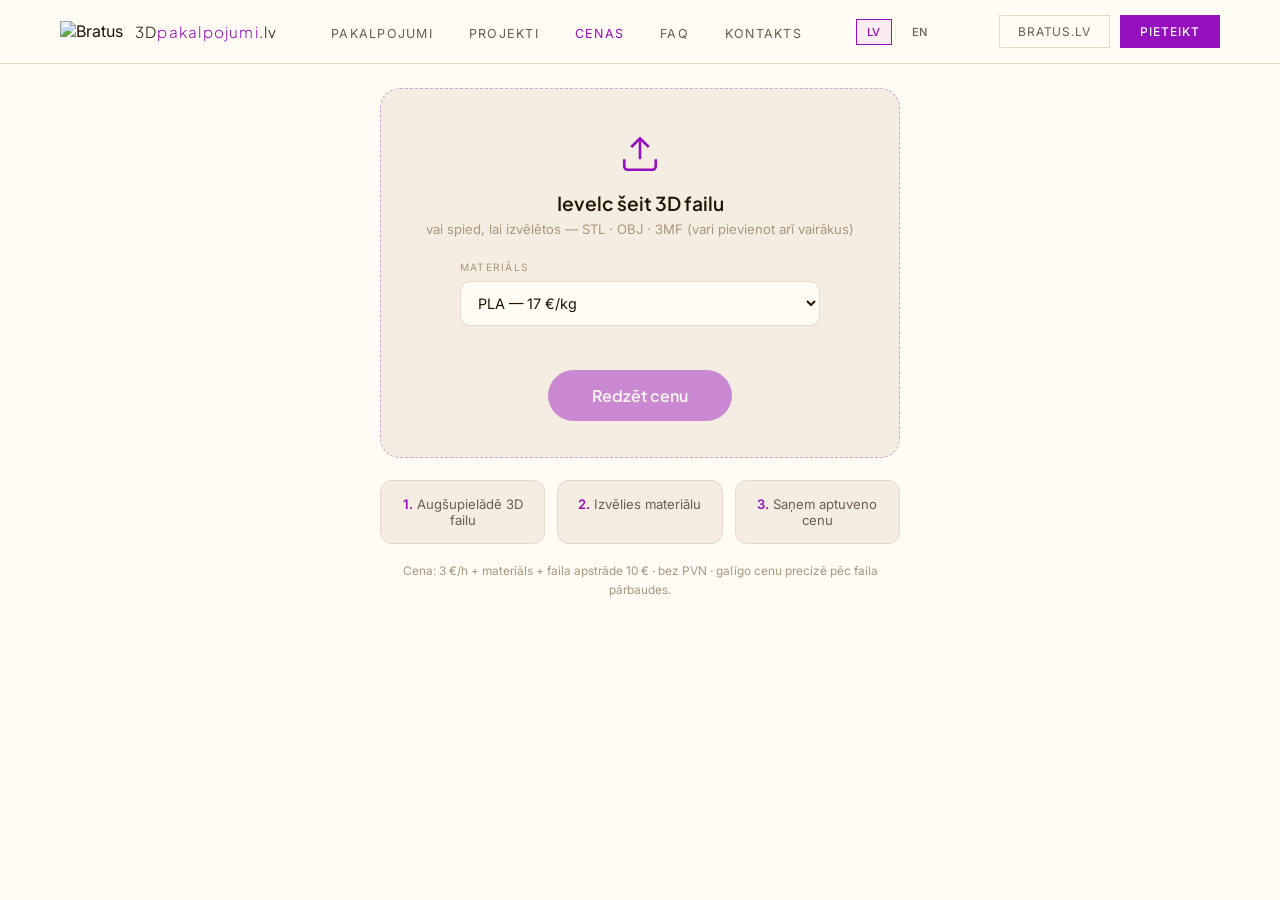
==== commit e39b996f: "Nebula krāsu preseti, noņemts lapas virsraksts un liekie tukšumi" ====
--- a/cenas/index.html
+++ b/cenas/index.html
@@ -222,20 +222,6 @@
 <!-- MAIN CONTENT -->
 <main id="main-content">
 
-<!-- BREADCRUMB -->
-<nav class="breadcrumb" aria-label="Breadcrumb">
-  <ol>
-    <li><a href="/">Sākums</a></li>
-    <li aria-current="page">Cenas</li>
-  </ol>
-</nav>
-
-<header class="page-header">
-  <div class="section-max">
-    <h1 class="section-title">3D printēšanas cena</h1>
-  </div>
-</header>
-
 <!-- 3D CENAS KALKULATORS -->
 <section class="section calc-section" id="kalkulators">
   <!-- 1. EKRĀNS: augšupielāde -->
@@ -305,11 +291,9 @@
           </div>
         </div>
         <div class="calc-control-group">
-          <label class="form-label" for="calc-color">Krāsa</label>
-          <div class="calc-color-row">
-            <input type="color" id="calc-color" value="#940fbd" aria-label="Detaļas krāsa">
-            <span class="calc-color-hex" id="calc-color-hex">#940FBD</span>
-          </div>
+          <label class="form-label">Krāsa</label>
+          <div class="calc-color-swatches" id="calc-color-swatches"></div>
+          <span class="calc-color-label" id="calc-color-label"></span>
         </div>
         <div class="calc-control-group">
           <label class="form-label" for="calc-material-ws">Materiāls</label>
--- a/css/styles.css
+++ b/css/styles.css
@@ -1235,13 +1235,16 @@
 [id] { scroll-margin-top: 88px; }
 
 /* ── 3D CENAS KALKULATORS ── */
-.calc-section { background: var(--bg); padding-left: 0; padding-right: 0; }
+.calc-section { background: var(--bg); padding: 64px 0 0; }
+@media (max-width: 520px) {
+  .calc-section { padding-top: 56px; }
+}
 
 .calc-screen { display: none; }
 .calc-screen.is-active { display: block; }
 
 /* 1. ekrāns — augšupielāde */
-.calc-upload { max-width: 640px; margin: 0 auto; padding: 8px clamp(20px, 5vw, 60px) 48px; }
+.calc-upload { max-width: 640px; margin: 0 auto; padding: 24px clamp(20px, 5vw, 60px) 48px; }
 
 .calc-dropzone {
   border: 1.5px dashed #c9a8d8;
@@ -1318,7 +1321,7 @@
 .calc-workspace-grid {
   display: grid;
   grid-template-columns: 270px minmax(0, 1fr) 300px;
-  height: min(740px, calc(100vh - 160px));
+  height: calc(100vh - 150px); min-height: 440px;
   border-top: 1px solid var(--border);
   border-bottom: 1px solid var(--border);
   background: var(--bg);
@@ -1417,15 +1420,24 @@
 .calc-qty input::-webkit-outer-spin-button,
 .calc-qty input::-webkit-inner-spin-button { -webkit-appearance: none; margin: 0; }
 
-.calc-color-row { display: flex; align-items: center; gap: 12px; }
-.calc-color-row input[type="color"] {
-  width: 46px; height: 46px; padding: 0;
-  border: 1px solid var(--border); border-radius: 10px;
-  background: transparent; cursor: pointer;
-}
-.calc-color-row input[type="color"]::-webkit-color-swatch-wrapper { padding: 4px; }
-.calc-color-row input[type="color"]::-webkit-color-swatch { border: none; border-radius: 6px; }
-.calc-color-hex { font-family: 'Inter', sans-serif; font-size: 0.85rem; color: var(--ink2); text-transform: uppercase; }
+.calc-color-swatches {
+  display: grid;
+  grid-template-columns: repeat(auto-fill, minmax(30px, 1fr));
+  gap: 7px;
+}
+.calc-color-swatch {
+  aspect-ratio: 1;
+  width: 100%;
+  border: 2px solid transparent;
+  border-radius: 8px;
+  cursor: pointer;
+  padding: 0;
+  box-shadow: inset 0 0 0 1px rgba(0,0,0,0.15);
+  transition: transform 0.12s, border-color 0.12s;
+}
+.calc-color-swatch:hover { transform: scale(1.12); }
+.calc-color-swatch.is-active { border-color: var(--ink); box-shadow: inset 0 0 0 2px #fff, 0 0 0 1px var(--ink); }
+.calc-color-label { display: block; margin-top: 10px; font-size: 0.82rem; color: var(--ink2); }
 
 .calc-part-summary {
   margin-top: auto;
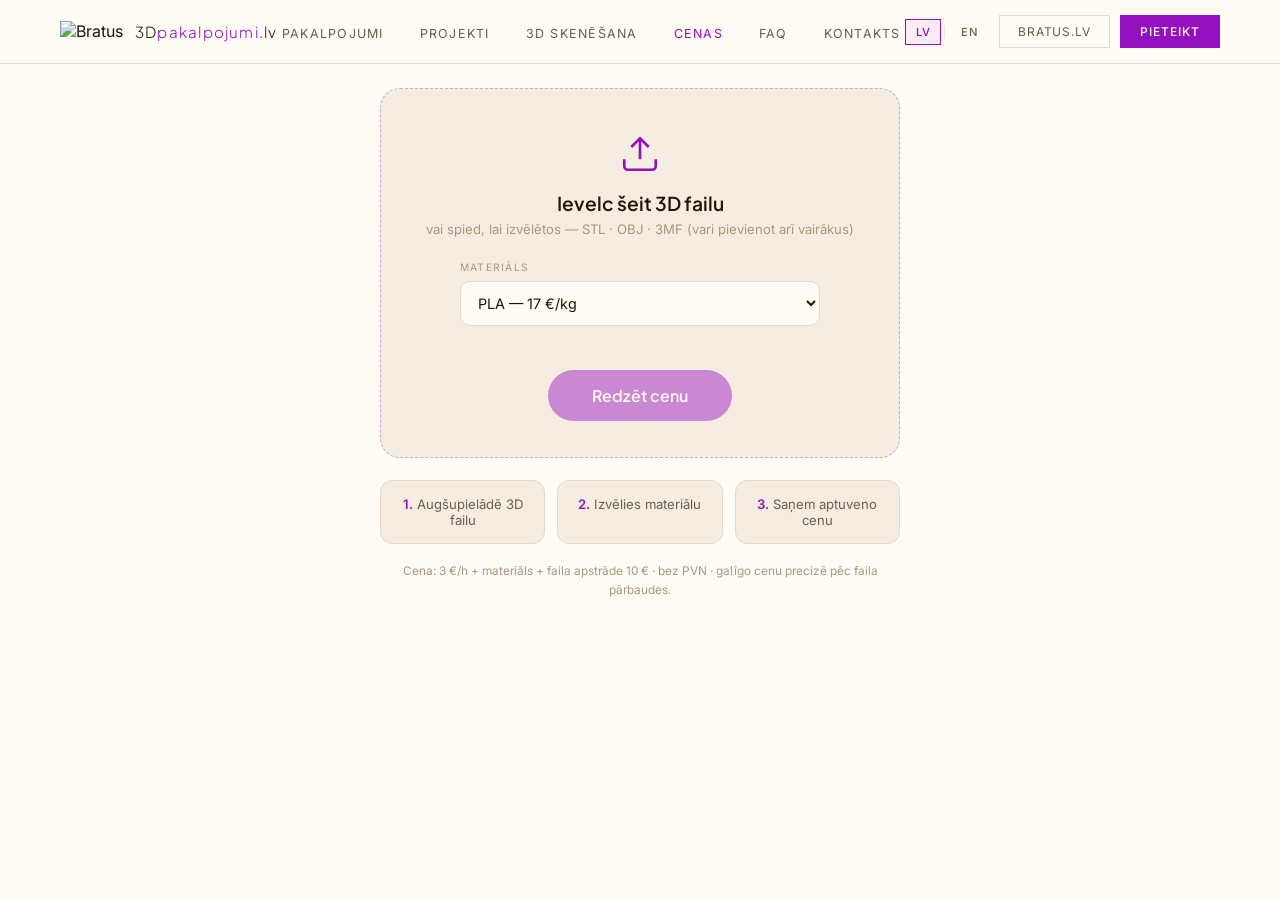
==== commit 1f149673: "Jauna 3D skenēšanas pakalpojuma lapa ar vispārīgu saturu" ====
--- a/cenas/index.html
+++ b/cenas/index.html
@@ -199,6 +199,7 @@
   <ul class="nav-links" id="nav-links">
     <li><a href="/pakalpojumi/">Pakalpojumi</a></li>
     <li><a href="/projekti/">Projekti</a></li>
+    <li><a href="/skenesana/">3D Skenēšana</a></li>
     <li><a href="/cenas/" class="active" aria-current="page">Cenas</a></li>
     <li><a href="/faq/">FAQ</a></li>
     <li><a href="/kontakts/">Kontakts</a></li>
@@ -313,13 +314,54 @@
 
     <div class="calc-price-bar">
       <button class="calc-btn-ghost" id="calc-back" type="button">← Atpakaļ</button>
-      <div class="calc-price-total">
-        <span>Kopā · bez PVN</span>
-        <strong id="calc-total">0.00 €</strong>
+      <div class="calc-price-right">
+        <div class="calc-price-total">
+          <span>Kopā · bez PVN</span>
+          <strong id="calc-total">0.00 €</strong>
+        </div>
+        <button class="calc-btn-primary calc-order-btn" id="calc-order-btn" type="button">Pieteikt pasūtījumu</button>
       </div>
     </div>
   </div>
 </section>
+
+<!-- PASŪTĪJUMA MODĀLS -->
+<div class="calc-modal-overlay" id="calc-order-modal" hidden>
+  <div class="calc-modal" role="dialog" aria-modal="true" aria-labelledby="calc-order-title">
+    <button class="calc-modal-close" id="calc-order-close" type="button" aria-label="Aizvērt">×</button>
+    <h3 id="calc-order-title">Pieteikt pasūtījumu</h3>
+    <p class="calc-modal-sub">Aizpildi kontaktus — mēs saņemsim tavus 3D failus un atbildēsim ar precīzu cenu.</p>
+
+    <div class="calc-order-summary" id="calc-order-summary"></div>
+
+    <form id="calc-order-form" novalidate>
+      <div class="calc-form-grid">
+        <div class="calc-field">
+          <label class="form-label" for="calc-order-name">Vārds</label>
+          <input class="calc-input" id="calc-order-name" name="name" type="text" autocomplete="name" required>
+        </div>
+        <div class="calc-field">
+          <label class="form-label" for="calc-order-email">E-pasts</label>
+          <input class="calc-input" id="calc-order-email" name="email" type="email" autocomplete="email" required>
+        </div>
+      </div>
+      <div class="calc-field">
+        <label class="form-label" for="calc-order-phone">Tālrunis</label>
+        <input class="calc-input" id="calc-order-phone" name="phone" type="tel" autocomplete="tel">
+      </div>
+      <div class="calc-field">
+        <label class="form-label" for="calc-order-link">3D modeļa saite (Google Drive, Dropbox vai failiem.lv)</label>
+        <input class="calc-input" id="calc-order-link" name="link" type="url" placeholder="https://drive.google.com/…">
+      </div>
+      <div class="calc-field">
+        <label class="form-label" for="calc-order-message">Komentārs</label>
+        <textarea class="calc-input" id="calc-order-message" name="message" rows="3"></textarea>
+      </div>
+      <button type="submit" class="calc-btn-primary calc-order-submit" id="calc-order-submit">Nosūtīt pasūtījumu</button>
+      <div class="calc-form-status" id="calc-order-status" role="status" aria-live="polite"></div>
+    </form>
+  </div>
+</div>
 
 </main>
 
--- a/css/styles.css
+++ b/css/styles.css
@@ -1439,6 +1439,14 @@
 .calc-color-swatch.is-active { border-color: var(--ink); box-shadow: inset 0 0 0 2px #fff, 0 0 0 1px var(--ink); }
 .calc-color-label { display: block; margin-top: 10px; font-size: 0.82rem; color: var(--ink2); }
 
+/* 3D skata navigācijas kubs (WebGL canvas) */
+.calc-view-cube-canvas {
+  position: absolute; left: 16px; bottom: 16px;
+  width: 96px; height: 96px;
+  z-index: 6;
+  cursor: pointer;
+}
+
 .calc-part-summary {
   margin-top: auto;
   border: 1px solid var(--border); border-radius: 12px; padding: 14px;
@@ -1480,6 +1488,88 @@
   font-size: clamp(1.7rem, 3vw, 2.3rem); font-weight: 700; color: var(--accent);
 }
 
+.calc-price-right { display: flex; align-items: center; gap: 18px; }
+.calc-order-btn { margin-top: 0; padding: 13px 26px; font-size: 0.92rem; white-space: nowrap; }
+@media (max-width: 640px) {
+  .calc-price-right { flex-direction: column; align-items: flex-end; gap: 10px; }
+}
+
+/* Pasūtījuma modāls */
+.calc-modal-overlay {
+  position: fixed; inset: 0; z-index: 1000;
+  background: rgba(31, 21, 1, 0.55);
+  display: flex; align-items: center; justify-content: center;
+  padding: 20px;
+}
+.calc-modal-overlay[hidden] { display: none; }
+.calc-modal {
+  position: relative;
+  background: var(--bg);
+  border: 1px solid var(--border);
+  border-radius: 18px;
+  width: 100%; max-width: 560px;
+  max-height: calc(100vh - 40px);
+  overflow-y: auto;
+  padding: 26px 24px;
+  box-shadow: 0 24px 60px rgba(0,0,0,0.25);
+}
+.calc-modal h3 { font-family: 'Plus Jakarta Sans', sans-serif; font-size: 1.25rem; font-weight: 600; color: var(--ink); }
+.calc-modal-sub { font-size: 0.85rem; color: var(--ink2); margin-top: 6px; line-height: 1.55; }
+.calc-modal-close {
+  position: absolute; top: 14px; right: 14px;
+  width: 30px; height: 30px; border-radius: 50%;
+  border: 1px solid var(--border); background: var(--surface); color: var(--ink2);
+  cursor: pointer; font-size: 1rem; line-height: 1;
+  display: flex; align-items: center; justify-content: center;
+}
+.calc-modal-close:hover { background: #fbe3e3; color: #991b1b; border-color: #e5b8b8; }
+
+.calc-order-summary {
+  margin: 16px 0;
+  border: 1px solid var(--border);
+  background: var(--surface);
+  border-radius: 12px;
+  padding: 6px 14px;
+  font-size: 0.84rem;
+  color: var(--ink2);
+  line-height: 1.5;
+}
+.calc-order-item { padding: 9px 0; border-bottom: 1px dashed var(--border); }
+.calc-order-item:last-of-type { border-bottom: 1px dashed var(--border); }
+.calc-order-item strong { color: var(--ink); }
+.calc-order-total {
+  margin-top: 4px; padding: 10px 0;
+  font-size: 1rem; color: var(--ink);
+}
+.calc-order-total strong { color: var(--accent); font-size: 1.1rem; }
+.calc-order-total span { color: var(--ink3); font-size: 0.8rem; }
+
+.calc-form-grid { display: grid; grid-template-columns: 1fr 1fr; gap: 12px; }
+.calc-field { margin-top: 12px; }
+.calc-form-grid .calc-field { margin-top: 0; }
+.calc-input {
+  width: 100%;
+  padding: 11px 13px;
+  border: 1px solid var(--border);
+  background: var(--bg);
+  color: var(--ink);
+  font-family: 'Inter', sans-serif;
+  font-size: 0.9rem;
+  border-radius: 10px;
+  outline: none;
+  transition: border-color 0.2s;
+  margin-top: 6px;
+}
+.calc-input:focus { border-color: var(--accent); }
+textarea.calc-input { resize: vertical; }
+.calc-order-submit { width: 100%; margin-top: 16px; }
+.calc-form-status { margin-top: 12px; font-size: 0.85rem; min-height: 20px; }
+.calc-form-status.ok { color: #1a7f37; }
+.calc-form-status.err { color: #991b1b; }
+@media (max-width: 520px) {
+  .calc-form-grid { grid-template-columns: 1fr; }
+}
+
 @media (max-width: 1080px) {
   .calc-workspace-grid { grid-template-columns: 240px minmax(0, 1fr) 260px; }
 }
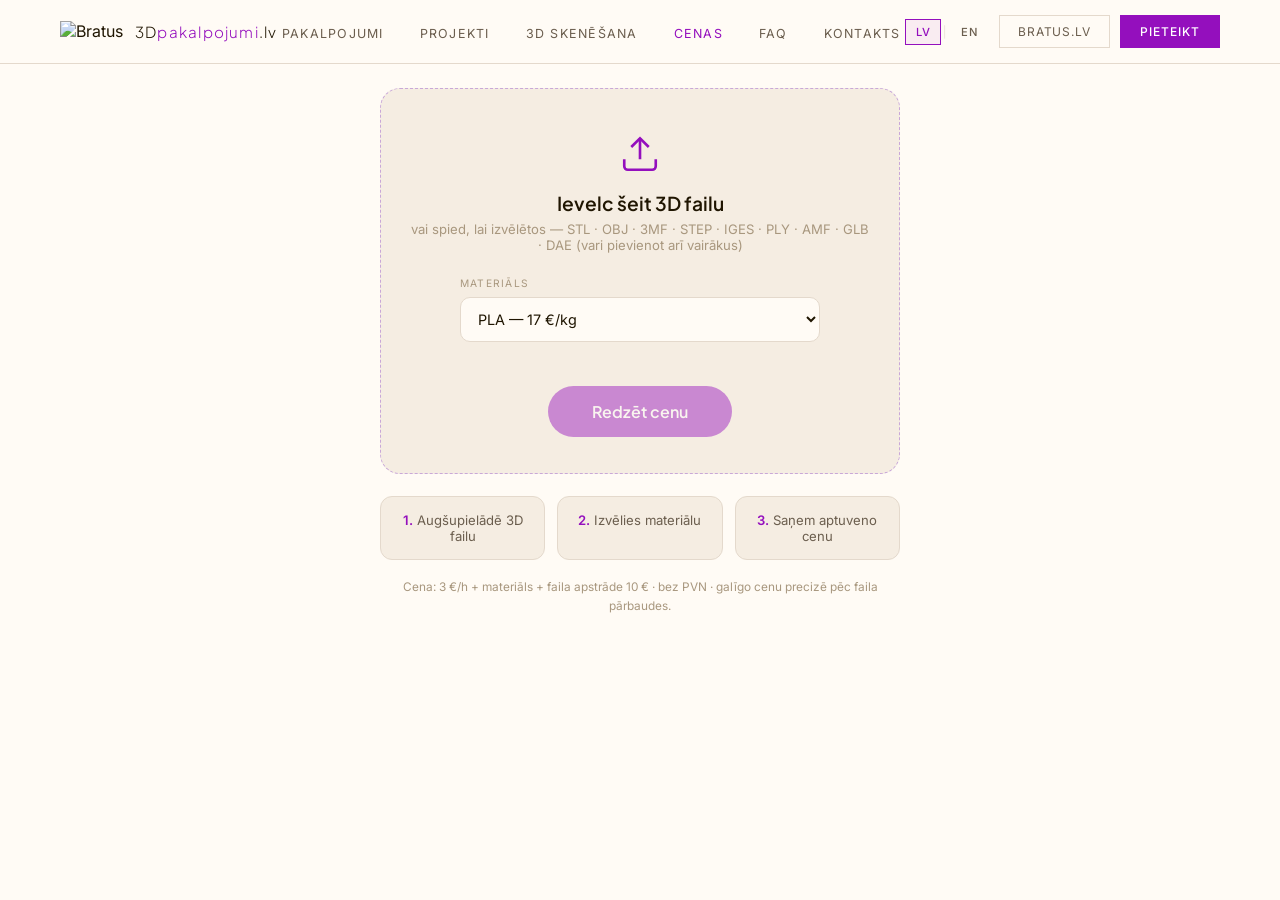
==== commit 7515b99a: "Kalkulators: atbalsts STEP, IGES, PLY, AMF, GLB/GLTF un DAE failiem Co-Authored-By: Claude Opus 5.5 " ====
--- a/cenas/index.html
+++ b/cenas/index.html
@@ -230,14 +230,14 @@
     <div class="section-max">
       <div class="calc-upload">
         <div class="calc-dropzone" id="calc-dropzone" tabindex="0" role="button" aria-label="Augšupielādēt 3D failu">
-          <input type="file" id="calc-file" accept=".stl,.obj,.3mf" multiple hidden>
+          <input type="file" id="calc-file" accept=".stl,.obj,.3mf,.step,.stp,.iges,.igs,.ply,.amf,.glb,.gltf,.dae" multiple hidden>
           <svg viewBox="0 0 24 24" fill="none" stroke="currentColor" stroke-width="1.5">
             <path d="M21 15v4a2 2 0 0 1-2 2H5a2 2 0 0 1-2-2v-4"/>
             <polyline points="17 8 12 3 7 8"/>
             <line x1="12" y1="3" x2="12" y2="15"/>
           </svg>
           <p class="calc-drop-title">Ievelc šeit 3D failu</p>
-          <p class="calc-drop-sub">vai spied, lai izvēlētos — STL · OBJ · 3MF (vari pievienot arī vairākus)</p>
+          <p class="calc-drop-sub">vai spied, lai izvēlētos — STL · OBJ · 3MF · STEP · IGES · PLY · AMF · GLB · DAE (vari pievienot arī vairākus)</p>
           <div class="calc-material-pick">
             <label class="form-label" for="calc-material">Materiāls</label>
             <select id="calc-material" class="calc-select">
@@ -271,7 +271,7 @@
         <div class="calc-panel-head">
           <h3>Detaļas</h3>
           <button class="calc-add-btn" id="calc-add-part" type="button">+ Pievienot</button>
-          <input type="file" id="calc-file-more" accept=".stl,.obj,.3mf" multiple hidden>
+          <input type="file" id="calc-file-more" accept=".stl,.obj,.3mf,.step,.stp,.iges,.igs,.ply,.amf,.glb,.gltf,.dae" multiple hidden>
         </div>
         <ul class="calc-parts-list" id="calc-parts-list"></ul>
       </aside>
--- a/css/styles.css
+++ b/css/styles.css
@@ -1072,6 +1072,48 @@
   text-underline-offset: 2px;
 }
 .faq-item dd a:hover { color: #7a0c9e; }
+/* Akordeons (klase faq-js tiek pievienota ar JS; bez JS atbildes redzamas) */
+.faq-js .faq-item { padding: 0; }
+.faq-js .faq-item dt { display: block; }
+.faq-js .faq-item dt::after { content: none; }
+.faq-q {
+  all: unset;
+  box-sizing: border-box;
+  width: 100%;
+  display: flex; align-items: center; gap: 16px;
+  padding: 26px 0;
+  cursor: pointer;
+  font: inherit; color: inherit; line-height: inherit;
+  text-align: left;
+}
+.faq-q::after {
+  content: '+';
+  font-size: 1.4rem;
+  font-weight: 300;
+  color: var(--accent);
+  margin-left: auto;
+  flex-shrink: 0;
+  width: 28px; height: 28px;
+  display: flex; align-items: center; justify-content: center;
+  transition: transform 0.25s var(--ease);
+}
+.faq-q:hover { color: var(--accent); }
+.faq-q:focus-visible { outline: 2px solid var(--accent); outline-offset: 4px; }
+.faq-item.open .faq-q { color: var(--accent); }
+.faq-item.open .faq-q::after { transform: rotate(45deg); }
+.faq-js .faq-item dd {
+  margin-top: 0;
+  overflow: hidden;
+  max-height: 0;
+  transition: max-height 0.35s var(--ease);
+}
+.faq-js .faq-item dd > :last-child { padding-bottom: 26px; }
+.faq-js .faq-item dd > ol.faq-steps:last-child { margin-bottom: 0; }
+@media (max-width: 860px) {
+  .faq-js .faq-item { padding: 0; }
+  .faq-q { padding: 20px 0; }
+  .faq-js .faq-item dd > :last-child { padding-bottom: 20px; }
+}
 @media (max-width: 860px) {
   .faq-list { margin-top: 28px; }
   .faq-item { padding: 20px 0; }
@@ -1589,3 +1631,203 @@
 }
 .page-header .section-title { margin-bottom: 0; }
 .page-header + .section { padding-top: clamp(28px, 5vw, 56px); }
+
+/* ── 3D SKENĒŠANA ── */
+.scan-intro {
+  padding: clamp(28px, 5vw, 56px) clamp(20px, 5vw, 60px) clamp(48px, 7vw, 96px);
+  border-bottom: 1px solid var(--border);
+}
+.scan-intro-grid {
+  display: grid;
+  grid-template-columns: 1.1fr 1fr;
+  gap: clamp(36px, 6vw, 80px);
+  align-items: center;
+}
+.scan-intro .section-title strong { display: inline-block; font-size: 0.62em; letter-spacing: -0.02em; margin-top: 6px; }
+.scan-lead {
+  font-size: clamp(1rem, 1.6vw, 1.12rem);
+  color: var(--ink);
+  line-height: 1.7;
+  font-weight: 300;
+  max-width: 520px;
+  margin: 24px 0 12px;
+}
+.scan-lead-sub {
+  font-size: 0.9rem;
+  color: var(--ink2);
+  line-height: 1.75;
+  font-weight: 300;
+  max-width: 520px;
+}
+.scan-btns { display: flex; gap: 12px; flex-wrap: wrap; margin-top: 32px; }
+.scan-btn, .scan-btn-ghost {
+  display: inline-flex; align-items: center; gap: 10px;
+  padding: 14px 28px;
+  font-size: 0.75rem; letter-spacing: 0.12em;
+  text-transform: uppercase;
+  transition: all 0.2s;
+}
+.scan-btn { background: var(--accent); color: #fff; font-weight: 500; }
+.scan-btn:hover { background: #7a0c9e; }
+.scan-btn-ghost { border: 1px solid var(--border); color: var(--ink2); font-weight: 400; }
+.scan-btn-ghost:hover { border-color: var(--accent); color: var(--accent); }
+.scan-facts {
+  display: grid;
+  grid-template-columns: repeat(3, auto);
+  justify-content: start;
+  gap: 0;
+  margin-top: 40px;
+  border-top: 1px solid var(--border);
+}
+.scan-facts li {
+  white-space: nowrap;
+  padding: 18px 28px 0 0;
+  margin-right: 28px;
+  border-right: 1px solid var(--border);
+}
+.scan-facts li:last-child { border-right: none; margin-right: 0; padding-right: 0; }
+.scan-facts strong {
+  display: block;
+  font-family: 'Plus Jakarta Sans', sans-serif;
+  font-size: 1.15rem;
+  font-weight: 500;
+  letter-spacing: -0.01em;
+  color: var(--accent);
+  margin-bottom: 4px;
+}
+.scan-facts span {
+  font-size: 0.66rem;
+  letter-spacing: 0.12em;
+  text-transform: uppercase;
+  color: var(--ink3);
+}
+.scan-intro-visual { aspect-ratio: 1/1; }
+
+.scan-split {
+  display: grid;
+  grid-template-columns: 1.4fr 1fr;
+  gap: clamp(36px, 6vw, 96px);
+  align-items: center;
+}
+.scan-split .section-sub { max-width: 540px; }
+.scan-list { margin-top: 28px; }
+.scan-formats {
+  background: var(--surface);
+  border: 1px solid var(--border);
+  padding: 36px 36px 28px;
+}
+.scan-formats h3 {
+  font-size: 0.68rem; letter-spacing: 0.2em; text-transform: uppercase;
+  color: var(--ink3); font-weight: 400;
+  margin-bottom: 12px;
+}
+.scan-formats dl > div {
+  display: flex; justify-content: space-between; align-items: baseline;
+  padding: 16px 0;
+  border-bottom: 1px solid var(--border);
+}
+.scan-formats dt {
+  font-family: 'Plus Jakarta Sans', sans-serif;
+  font-size: 1.6rem; font-weight: 300; letter-spacing: -0.02em;
+  color: var(--ink);
+}
+.scan-formats dd { font-size: 0.85rem; color: var(--ink2); }
+.scan-formats p { font-size: 0.82rem; color: var(--ink2); line-height: 1.6; margin-top: 18px; }
+
+.scan-process { background: var(--surface); }
+.scan-steps {
+  list-style: none;
+  display: grid;
+  grid-template-columns: repeat(4, 1fr);
+  gap: 2px;
+  margin-top: 48px;
+  counter-reset: none;
+}
+.scan-steps li {
+  background: var(--bg);
+  padding: 32px 28px 36px;
+  border-top: 2px solid transparent;
+  transition: border-color 0.2s;
+}
+.scan-steps li:hover { border-top-color: var(--accent); }
+.scan-step-num {
+  display: block;
+  font-family: 'Plus Jakarta Sans', sans-serif;
+  font-size: 2.4rem; font-weight: 300; letter-spacing: -0.04em;
+  color: var(--accent);
+  margin-bottom: 20px;
+}
+.scan-steps h3, .scan-card h3 {
+  font-family: 'Plus Jakarta Sans', sans-serif;
+  font-size: 1.1rem; font-weight: 600; letter-spacing: -0.01em;
+  color: var(--ink);
+  margin-bottom: 10px;
+}
+.scan-steps p, .scan-card p {
+  font-size: 0.88rem; color: var(--ink2); line-height: 1.7; font-weight: 300;
+}
+.scan-steps a { color: var(--accent); border-bottom: 1px solid rgba(148,15,189,0.3); }
+
+.scan-uses {
+  display: grid;
+  grid-template-columns: 1fr 1fr;
+  gap: clamp(36px, 6vw, 80px);
+  align-items: start;
+}
+.scan-uses-intro .feat-visual { margin-top: 32px; aspect-ratio: 16/10; }
+.scan-cards {
+  display: grid;
+  grid-template-columns: 1fr 1fr;
+  gap: 16px;
+}
+.scan-card {
+  border: 1px solid var(--border);
+  padding: 28px 24px;
+  min-height: 180px;
+  transition: border-color 0.2s;
+}
+.scan-card:hover { border-color: var(--accent); }
+.scan-card h3::before {
+  content: '';
+  display: block;
+  width: 20px; height: 1px;
+  background: var(--accent);
+  margin-bottom: 18px;
+}
+
+.scan-cycle { padding-top: 0; }
+.scan-cycle .feat-row { border-bottom: 1px solid var(--border); }
+.scan-h2 {
+  font-family: 'Plus Jakarta Sans', sans-serif;
+  font-size: clamp(1.6rem, 3vw, 2.4rem);
+  font-weight: 300; letter-spacing: -0.025em; line-height: 1.1;
+  color: var(--ink);
+  margin-bottom: 14px;
+}
+.scan-h2 strong { font-weight: 600; }
+.scan-link {
+  display: inline-block;
+  margin-top: 28px;
+  font-size: 0.75rem; letter-spacing: 0.12em; text-transform: uppercase;
+  color: var(--accent);
+}
+.scan-link:hover { color: #7a0c9e; }
+
+@media (max-width: 1080px) {
+  .scan-steps { grid-template-columns: 1fr 1fr; }
+}
+@media (max-width: 860px) {
+  .scan-intro-grid, .scan-split, .scan-uses { grid-template-columns: 1fr; }
+  .scan-intro-visual { aspect-ratio: 4/3; }
+  .scan-cycle { padding-top: 0; }
+}
+@media (max-width: 520px) {
+  .scan-steps, .scan-cards { grid-template-columns: 1fr; }
+  .scan-card { min-height: 0; }
+  .scan-steps li { padding: 24px 22px 28px; }
+  .scan-step-num { font-size: 1.8rem; margin-bottom: 12px; }
+  .scan-facts { grid-template-columns: 1fr; }
+  .scan-facts li { border-right: none; margin-right: 0; padding: 14px 0 0; }
+  .scan-formats { padding: 28px 22px 22px; }
+  .scan-btn, .scan-btn-ghost { flex: 1 1 100%; justify-content: center; }
+}
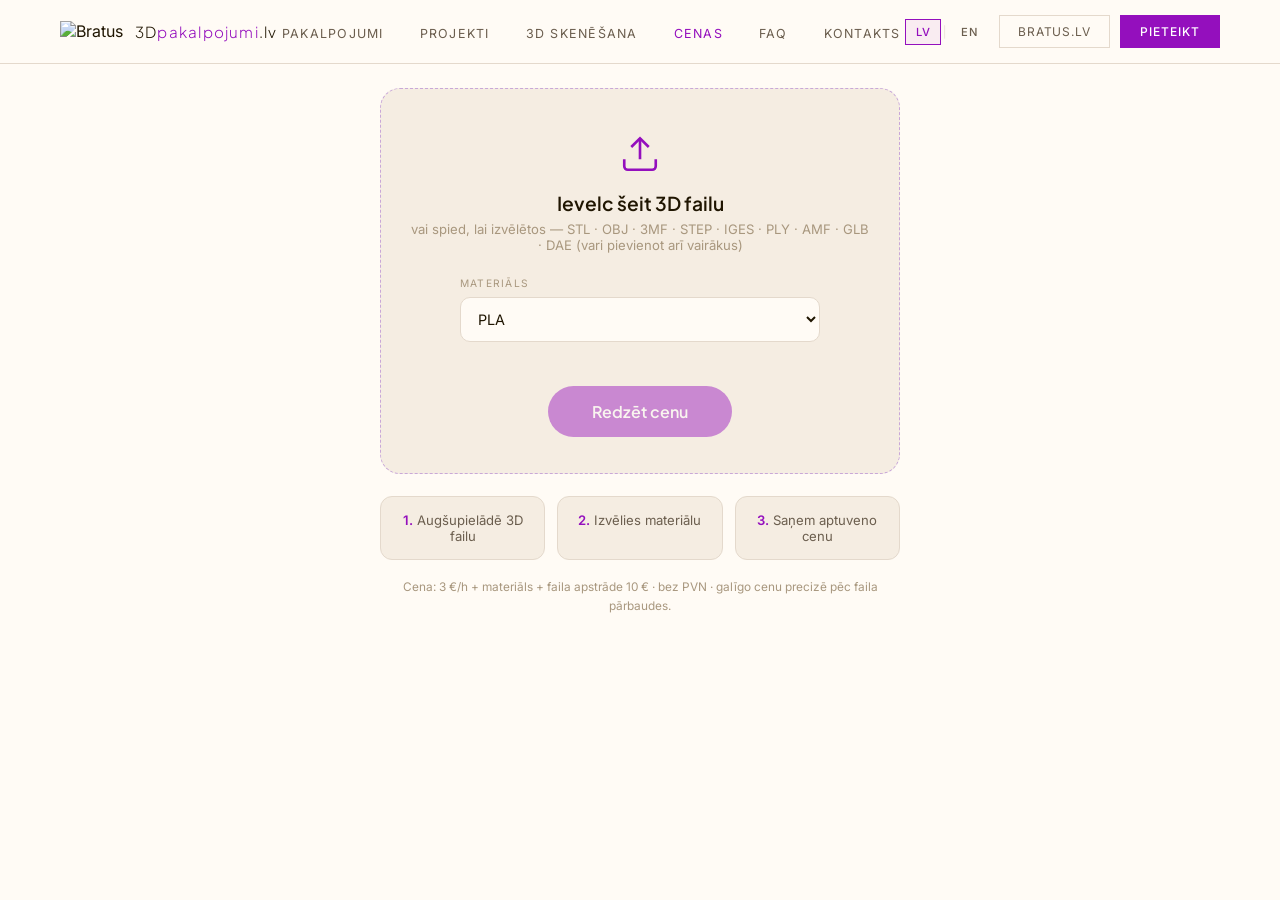
==== commit 1c56ded2: "Kalkulators: materiālu cenas vairs netiek rādītas, pierakstītas _materialu-cenas.md Co-Authored-By: " ====
--- a/cenas/index.html
+++ b/cenas/index.html
@@ -241,13 +241,13 @@
           <div class="calc-material-pick">
             <label class="form-label" for="calc-material">Materiāls</label>
             <select id="calc-material" class="calc-select">
-              <option value="pla" selected>PLA — 17 €/kg</option>
-              <option value="petg">PETG — 17 €/kg</option>
-              <option value="abs">ABS — 20 €/kg</option>
-              <option value="tpu">TPU — 20 €/kg</option>
-              <option value="pc">PC — 20 €/kg</option>
-              <option value="nylon">Nylon (PA) — 20 €/kg</option>
-              <option value="cf">Carbon Fiber — 20 €/kg</option>
+              <option value="pla" selected>PLA</option>
+              <option value="petg">PETG</option>
+              <option value="abs">ABS</option>
+              <option value="tpu">TPU</option>
+              <option value="pc">PC</option>
+              <option value="nylon">Nylon (PA)</option>
+              <option value="cf">Carbon Fiber</option>
             </select>
           </div>
           <div class="calc-upload-status" id="calc-upload-status" role="status" aria-live="polite"></div>
@@ -299,13 +299,13 @@
         <div class="calc-control-group">
           <label class="form-label" for="calc-material-ws">Materiāls</label>
           <select id="calc-material-ws" class="calc-select">
-            <option value="pla" selected>PLA — 17 €/kg</option>
-            <option value="petg">PETG — 17 €/kg</option>
-            <option value="abs">ABS — 20 €/kg</option>
-            <option value="tpu">TPU — 20 €/kg</option>
-            <option value="pc">PC — 20 €/kg</option>
-            <option value="nylon">Nylon (PA) — 20 €/kg</option>
-            <option value="cf">Carbon Fiber — 20 €/kg</option>
+            <option value="pla" selected>PLA</option>
+            <option value="petg">PETG</option>
+            <option value="abs">ABS</option>
+            <option value="tpu">TPU</option>
+            <option value="pc">PC</option>
+            <option value="nylon">Nylon (PA)</option>
+            <option value="cf">Carbon Fiber</option>
           </select>
         </div>
         <div class="calc-part-summary" id="calc-part-summary"></div>
